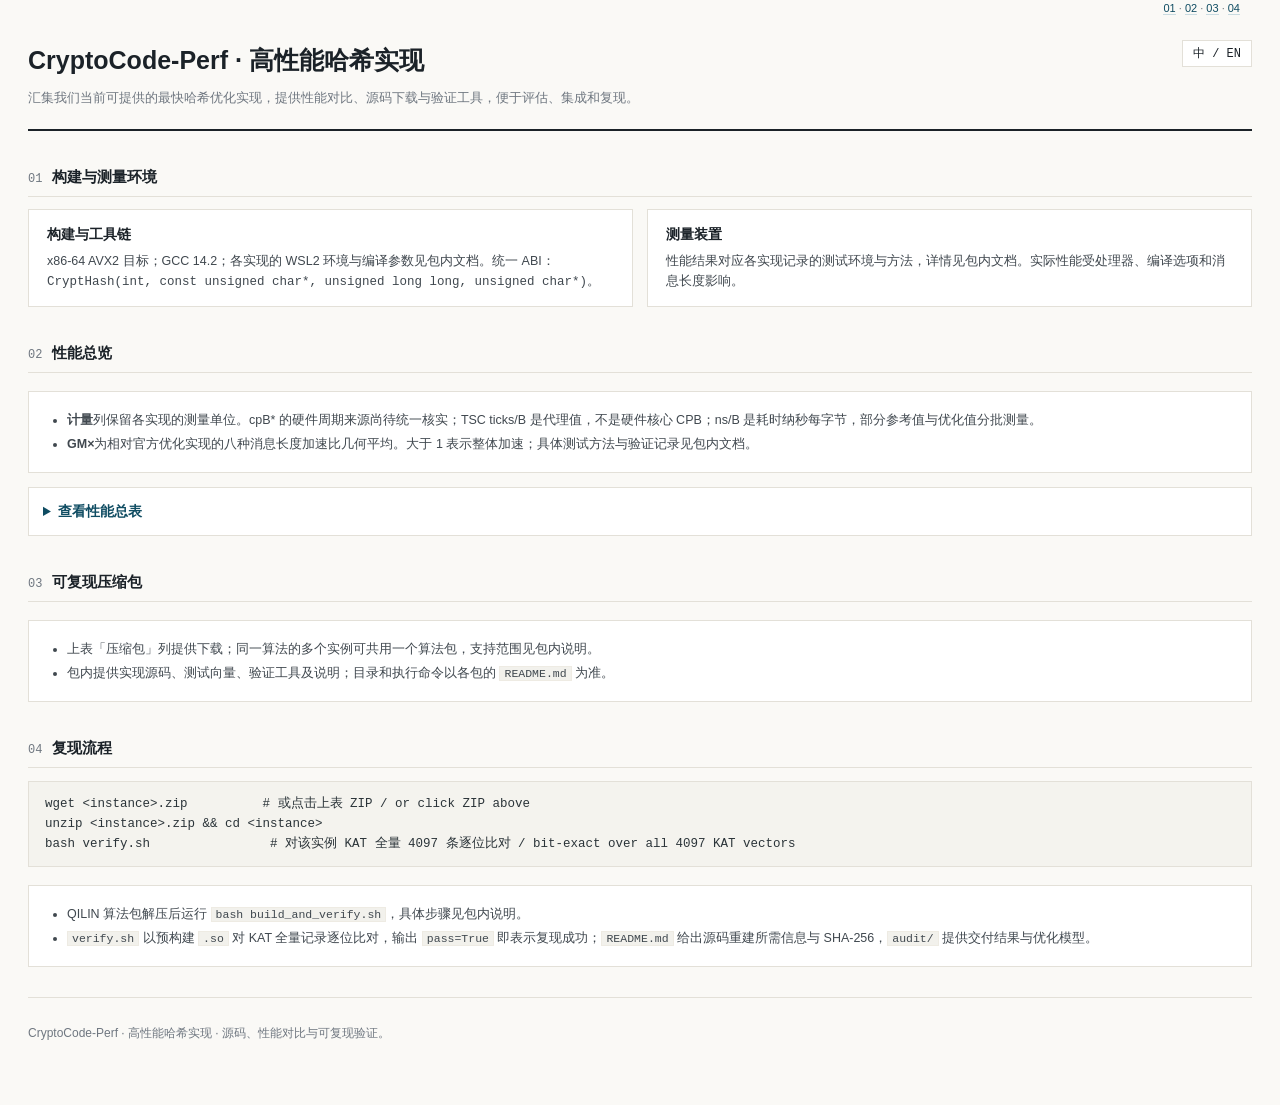
==== index.html @ 3918ccf7 "Reconcile table with the round-33 re-measurement and rebake rows onto group packages (67 win / 4 tie" ====
<!DOCTYPE html><html lang="zh-CN"><head><meta charset="utf-8"><meta name="viewport" content="width=device-width,initial-scale=1">
<title>CryptoCode-Perf — High-Performance Hash Implementations</title><link rel="stylesheet" href="styles.css"></head><body><div class="wrap">
<div style="float:right;margin-right:12px" class="small"><a href="#env">01</a> · <a href="#perf">02</a> · <a href="#archives">03</a> · <a href="#flow">04</a></div>
<div class="masthead"><div style="float:right"><button class="langbtn sz" onclick="setLang(document.body.classList.contains('lang-en')?'zh':'en')">中 / EN</button></div>
<h1><span class="zh">CryptoCode-Perf · 高性能哈希实现</span><span class="en">CryptoCode-Perf · High-Performance Hash Implementations</span></h1>
<p class="sub"><span class="zh">汇集我们当前可提供的最快哈希优化实现，提供性能对比、源码下载与验证工具，便于评估、集成和复现。</span><span class="en">Explore the fastest hash implementations we currently offer, with performance comparisons, source downloads and verification tools for evaluation, integration and reproducibility.</span></p></div>

<h2 id="env"><span class="h2n">01</span><span class="zh">构建与测量环境</span><span class="en">Build &amp; measurement environment</span></h2>
<div class="cols">
 <div class="card"><h3><span class="zh">构建与工具链</span><span class="en">Build &amp; toolchain</span></h3><p>
 <span class="zh">x86-64 AVX2 目标；GCC 14.2；各实现的 WSL2 环境与编译参数见包内文档。统一 ABI：<code>CryptHash(int, const unsigned char*, unsigned long long, unsigned char*)</code>。</span>
 <span class="en">x86-64 AVX2 target; GCC 14.2; consult each result for its WSL2 distribution and method. Common ABI: <code>CryptHash(int, const unsigned char*, unsigned long long, unsigned char*)</code>.</span></p></div>
 <div class="card" id="rigor"><h3><span class="zh">测量装置</span><span class="en">Measurement apparatus</span></h3><p>
 <span class="zh">性能结果对应各实现记录的测试环境与方法，详情见包内文档。实际性能受处理器、编译选项和消息长度影响。</span>
 <span class="en">Results reflect the environment and methodology documented for each implementation. Performance varies with processor, compiler options and message length.</span></p></div>
</div>

<h2 id="perf"><span class="h2n">02</span><span class="zh">性能总览</span><span class="en">Performance overview</span></h2>
<div class="notes"><ul><li><span class="zh"><b>计量</b>列保留各实现的测量单位。cpB* 的硬件周期来源尚待统一核实；TSC ticks/B 是代理值，不是硬件核心 CPB；ns/B 是耗时纳秒每字节，部分参考值与优化值分批测量。</span><span class="en">The Unit column preserves each result’s measurement unit. Hardware-counter provenance for cpB* requires review; TSC ticks/B are not hardware core cycles; ns/B is elapsed nanoseconds per byte; some reference and optimized values were measured in separate sessions.</span></li><li><span class="zh"><b>GM×</b>为相对官方优化实现的八种消息长度加速比几何平均。大于 1 表示整体加速；具体测试方法与验证记录见包内文档。</span><span class="en"><b>GM×</b> is the eight-length geometric mean versus official OPT. Values above 1 indicate an overall speedup; see each package for measurement methods and verification records.</span></li></ul></div>
<details id="performance-table" class="performance-details" data-cap-site-layout="1"><summary><span class="zh">查看性能总表</span><span class="en">Show performance table</span></summary>
<div class="toolbar"><span class="lbl">73 <span class="zh">个实例</span><span class="en">instances</span></span>
 <input id="q" type="text" placeholder="搜索 ID、算法、实例 / Search ID, algorithm, instance">
 <span class="lbl"><span class="zh">排序</span><span class="en">Sort</span></span><button class="sz" onclick="sortBy('id')">ID</button><button class="sz" onclick="sortBy('gm')">GM</button><button class="sz" onclick="sortBy('inst')">A–Z</button>
 <span class="tbcount" id="cnt"></span></div>
<div class="table-scroll"><table id="tb"><thead><tr><th>ID</th><th><span class="zh">算法</span><span class="en">Algorithm</span></th><th><span class="zh">实例</span><span class="en">Instance</span></th><th class="r"><span class="zh">位长</span><span class="en">Bits</span></th><th><span class="zh">实现形态</span><span class="en">Form</span></th><th><span class="zh">计量</span><span class="en">Unit</span></th><th class="r"><span class="zh">参考 @1024 B</span><span class="en">Ref @1024 B</span></th><th class="r"><span class="zh">官方优化 @1024 B</span><span class="en">Official-Opt @1024 B</span></th><th class="r"><span class="zh">CryptoCode 优化 @1024 B</span><span class="en">CryptoCode-Opt @1024 B</span></th><th class="r">GM×</th><th class="r"><span class="zh">压缩包</span><span class="en">ZIP</span></th></tr></thead>
<tbody class="grp" id="g_0"><tr data-inst="AFS-TrEDM-1024" data-id="hash-01" data-gm="1.19"><td class="iid">hash-01</td><td class="alg">AFS-TrEDM</td><td class="inst">AFS-TrEDM-1024</td><td class="r">1024</td><td class="small">AVX2 C</td><td class="small unit">ns/B</td><td class="r num">70.794</td><td class="r num">19.341</td><td class="r num">16.183</td><td class="r num v-win"><b>1.19&#215;</b></td><td class="r"><a href="instances/AFS-TrEDM-1.0.0.zip">ZIP</a> <span class="small">6.14 MB</span></td></tr><tr data-inst="AFS-TrEDM-512" data-id="hash-01" data-gm="1.21"><td class="iid">hash-01</td><td class="alg">AFS-TrEDM</td><td class="inst">AFS-TrEDM-512</td><td class="r">512</td><td class="small">AVX2 C</td><td class="small unit">ns/B</td><td class="r num">18.633</td><td class="r num">5.434</td><td class="r num">4.450</td><td class="r num v-win"><b>1.21&#215;</b></td><td class="r"><a href="instances/AFS-TrEDM-1.0.0.zip">ZIP</a> <span class="small">6.14 MB</span></td></tr><tr data-inst="AFS-TrEDM-768" data-id="hash-01" data-gm="1.21"><td class="iid">hash-01</td><td class="alg">AFS-TrEDM</td><td class="inst">AFS-TrEDM-768</td><td class="r">768</td><td class="small">AVX2 C</td><td class="small unit">ns/B</td><td class="r num">40.249</td><td class="r num">11.378</td><td class="r num">9.277</td><td class="r num v-win"><b>1.21&#215;</b></td><td class="r"><a href="instances/AFS-TrEDM-1.0.0.zip">ZIP</a> <span class="small">6.14 MB</span></td></tr></tbody><tbody class="grp" id="g_1"><tr data-inst="AXIS-1024" data-id="hash-02" data-gm="3.81"><td class="iid">hash-02</td><td class="alg">AXIS</td><td class="inst">AXIS-1024</td><td class="r">1024</td><td class="small">AVX2 C</td><td class="small unit">ns/B</td><td class="r num">30.190</td><td class="r num">17.784</td><td class="r num">3.683</td><td class="r num v-win"><b>3.81&#215;</b></td><td class="r"><a href="instances/AXIS-1.0.0.zip">ZIP</a> <span class="small">5.98 MB</span></td></tr><tr data-inst="AXIS-512" data-id="hash-02" data-gm="2.39"><td class="iid">hash-02</td><td class="alg">AXIS</td><td class="inst">AXIS-512</td><td class="r">512</td><td class="small">AVX2 C</td><td class="small unit">ns/B</td><td class="r num">19.926</td><td class="r num">10.180</td><td class="r num">3.218</td><td class="r num v-win"><b>2.39&#215;</b></td><td class="r"><a href="instances/AXIS-1.0.0.zip">ZIP</a> <span class="small">5.98 MB</span></td></tr><tr data-inst="AXIS-768" data-id="hash-02" data-gm="2.53"><td class="iid">hash-02</td><td class="alg">AXIS</td><td class="inst">AXIS-768</td><td class="r">768</td><td class="small">AVX2 C</td><td class="small unit">ns/B</td><td class="r num">31.865</td><td class="r num">15.082</td><td class="r num">5.061</td><td class="r num v-win"><b>2.53&#215;</b></td><td class="r"><a href="instances/AXIS-1.0.0.zip">ZIP</a> <span class="small">5.98 MB</span></td></tr></tbody><tbody class="grp" id="g_2"><tr data-inst="C-HASH-1024" data-id="hash-03" data-gm="1.38"><td class="iid">hash-03</td><td class="alg">C-HASH</td><td class="inst">C-HASH-1024</td><td class="r">1024</td><td class="small">AVX2 C</td><td class="small unit">ns/B</td><td class="r num">369.855</td><td class="r num">11.709</td><td class="r num">8.525</td><td class="r num v-win"><b>1.38&#215;</b></td><td class="r"><a href="instances/C-HASH-1.0.0.zip">ZIP</a> <span class="small">3.89 MB</span></td></tr><tr data-inst="C-HASH-512" data-id="hash-03" data-gm="1.20"><td class="iid">hash-03</td><td class="alg">C-HASH</td><td class="inst">C-HASH-512</td><td class="r">512</td><td class="small">AVX2 C</td><td class="small unit">ns/B</td><td class="r num">371.201</td><td class="r num">10.869</td><td class="r num">9.138</td><td class="r num v-win"><b>1.20&#215;</b></td><td class="r"><a href="instances/C-HASH-1.0.0.zip">ZIP</a> <span class="small">3.89 MB</span></td></tr></tbody><tbody class="grp" id="g_3"><tr data-inst="CHAMP-1024" data-id="hash-04" data-gm="1.73"><td class="iid">hash-04</td><td class="alg">CHAMP</td><td class="inst">CHAMP-1024</td><td class="r">1024</td><td class="small"><span class="zh">标量 C</span><span class="en">scalar C</span></td><td class="small unit">ns/B</td><td class="r num">410.226</td><td class="r num">87.662</td><td class="r num">47.526</td><td class="r num v-win"><b>1.73&#215;</b></td><td class="r"><a href="instances/CHAMP-1.0.0.zip">ZIP</a> <span class="small">3.76 MB</span></td></tr><tr data-inst="CHAMP-512" data-id="hash-04" data-gm="1.43"><td class="iid">hash-04</td><td class="alg">CHAMP</td><td class="inst">CHAMP-512</td><td class="r">512</td><td class="small"><span class="zh">标量 C</span><span class="en">scalar C</span></td><td class="small unit">ns/B</td><td class="r num">102.817</td><td class="r num">22.784</td><td class="r num">17.503</td><td class="r num v-win"><b>1.43&#215;</b></td><td class="r"><a href="instances/CHAMP-1.0.0.zip">ZIP</a> <span class="small">3.76 MB</span></td></tr></tbody><tbody class="grp" id="g_4"><tr data-inst="Dragon-512" data-id="hash-07" data-gm="1.048"><td class="iid">hash-07</td><td class="alg">Dragon</td><td class="inst">Dragon-512</td><td class="r">512</td><td class="small"><span class="zh">标量 C（宏展开）</span><span class="en">scalar C (macro-unrolled)</span></td><td class="small unit"><span title="Legacy cycle-count source requires verification">cpB*</span></td><td class="r num">11.16</td><td class="r num">3.57</td><td class="r num">3.37</td><td class="r num v-tie"><b>1.05&#215;</b></td><td class="r"><a href="instances/Dragon-1.0.0.zip">ZIP</a> <span class="small">3.16 MB</span></td></tr></tbody><tbody class="grp" id="g_5"><tr data-inst="Eijen-1024" data-id="hash-09" data-gm="1.22"><td class="iid">hash-09</td><td class="alg">Eijen</td><td class="inst">Eijen-1024</td><td class="r">1024</td><td class="small">AVX2 C</td><td class="small unit">ns/B</td><td class="r num">1.967</td><td class="r num">1.899</td><td class="r num">1.553</td><td class="r num v-win" title="Diagnostic elapsed-time geometric mean; formal audit pending"><b>1.22×</b></td><td class="r"><a href="instances/Eijen-1.0.0.zip">ZIP</a> <span class="small">10.04 MB</span></td></tr><tr data-inst="Eijen-256" data-id="hash-09" data-gm="1.20"><td class="iid">hash-09</td><td class="alg">Eijen</td><td class="inst">Eijen-256</td><td class="r">256</td><td class="small">AVX2 C</td><td class="small unit">ns/B</td><td class="r num">1.077</td><td class="r num">1.025</td><td class="r num">0.853</td><td class="r num v-win" title="Diagnostic elapsed-time geometric mean; formal audit pending"><b>1.20×</b></td><td class="r"><a href="instances/Eijen-1.0.0.zip">ZIP</a> <span class="small">10.04 MB</span></td></tr><tr data-inst="Eijen-384" data-id="hash-09" data-gm="1.25"><td class="iid">hash-09</td><td class="alg">Eijen</td><td class="inst">Eijen-384</td><td class="r">384</td><td class="small">AVX2 C</td><td class="small unit">ns/B</td><td class="r num">1.306</td><td class="r num">1.240</td><td class="r num">0.982</td><td class="r num v-win"><b>1.25&#215;</b></td><td class="r"><a href="instances/Eijen-1.0.0.zip">ZIP</a> <span class="small">10.04 MB</span></td></tr><tr data-inst="Eijen-512" data-id="hash-09" data-gm="1.22"><td class="iid">hash-09</td><td class="alg">Eijen</td><td class="inst">Eijen-512</td><td class="r">512</td><td class="small">AVX2 C</td><td class="small unit">ns/B</td><td class="r num">1.311</td><td class="r num">1.245</td><td class="r num">1.030</td><td class="r num v-win"><b>1.22&#215;</b></td><td class="r"><a href="instances/Eijen-1.0.0.zip">ZIP</a> <span class="small">10.04 MB</span></td></tr><tr data-inst="Eijen-768" data-id="hash-09" data-gm="1.39"><td class="iid">hash-09</td><td class="alg">Eijen</td><td class="inst">Eijen-768</td><td class="r">768</td><td class="small">AVX2 C</td><td class="small unit">ns/B</td><td class="r num">1.534</td><td class="r num">1.469</td><td class="r num">1.058</td><td class="r num v-win"><b>1.39&#215;</b></td><td class="r"><a href="instances/Eijen-1.0.0.zip">ZIP</a> <span class="small">10.04 MB</span></td></tr></tbody><tbody class="grp" id="g_6"><tr data-inst="Garnet-768" data-id="hash-11" data-gm="3.93"><td class="iid">hash-11</td><td class="alg">Garnet</td><td class="inst">Garnet-768</td><td class="r">768</td><td class="small">AES-NI C</td><td class="small unit">TSC ticks/B</td><td class="r num">38.000</td><td class="r num">70.000</td><td class="r num">18.667</td><td class="r num v-win"><b>3.93&#215;</b></td><td class="r"><a href="instances/Garnet-1.0.0.zip">ZIP</a> <span class="small">2.00 MB</span></td></tr></tbody><tbody class="grp" id="g_7"><tr data-inst="Iphe-512" data-id="hash-12" data-gm="1.84"><td class="iid">hash-12</td><td class="alg">Iphe</td><td class="inst">Iphe-512</td><td class="r">512</td><td class="small">AVX2 C</td><td class="small unit">ns/B</td><td class="r num">13.358</td><td class="r num">3.245</td><td class="r num">1.936</td><td class="r num v-win"><b>1.84&#215;</b></td><td class="r"><a href="instances/Iphe-1.0.0.zip">ZIP</a> <span class="small">5.78 MB</span></td></tr><tr data-inst="Iphe-768" data-id="hash-12" data-gm="1.92"><td class="iid">hash-12</td><td class="alg">Iphe</td><td class="inst">Iphe-768</td><td class="r">768</td><td class="small">AVX2 C</td><td class="small unit">ns/B</td><td class="r num">15.483</td><td class="r num">3.625</td><td class="r num">2.041</td><td class="r num v-win"><b>1.92&#215;</b></td><td class="r"><a href="instances/Iphe-1.0.0.zip">ZIP</a> <span class="small">5.78 MB</span></td></tr><tr data-inst="Iphe-1024" data-id="hash-12" data-gm="1.45"><td class="iid">hash-12</td><td class="alg">Iphe</td><td class="inst">Iphe-1024</td><td class="r">1024</td><td class="small">AVX2 C</td><td class="small unit">ns/B</td><td class="r num">19.923</td><td class="r num">3.922</td><td class="r num">2.943</td><td class="r num v-win"><b>1.45&#215;</b></td><td class="r"><a href="instances/Iphe-1.0.0.zip">ZIP</a> <span class="small">5.78 MB</span></td></tr></tbody><tbody class="grp" id="g_8"><tr data-inst="JuziHash-1024" data-id="hash-13" data-gm="1.21"><td class="iid">hash-13</td><td class="alg">JuziHash</td><td class="inst">JuziHash-1024</td><td class="r">1024</td><td class="small">AVX2 C</td><td class="small unit">ns/B</td><td class="r num">58.846</td><td class="r num">3.853</td><td class="r num">3.168</td><td class="r num v-win"><b>1.21&#215;</b></td><td class="r"><a href="instances/JuziHash-1.0.0.zip">ZIP</a> <span class="small">3.80 MB</span></td></tr><tr data-inst="JuziHash-512" data-id="hash-13" data-gm="1.56"><td class="iid">hash-13</td><td class="alg">JuziHash</td><td class="inst">JuziHash-512</td><td class="r">512</td><td class="small">C</td><td class="small unit">ns/B</td><td class="r num">57.176</td><td class="r num">3.781</td><td class="r num">2.425</td><td class="r num v-win"><b>1.56&#215;</b></td><td class="r"><a href="instances/JuziHash-1.0.0.zip">ZIP</a> <span class="small">3.80 MB</span></td></tr></tbody><tbody class="grp" id="g_9"><tr data-inst="LLH-1024" data-id="hash-16" data-gm="1.19"><td class="iid">hash-16</td><td class="alg">LLH</td><td class="inst">LLH-1024</td><td class="r">1024</td><td class="small">AVX2 C</td><td class="small unit"><span title="Legacy cycle-count source requires verification">cpB*</span></td><td class="r num">23.68</td><td class="r num">11.55</td><td class="r num">9.50</td><td class="r num v-win"><b>1.19&#215;</b></td><td class="r"><a href="instances/LLH-1.0.0.zip">ZIP</a> <span class="small">3.46 MB</span></td></tr><tr data-inst="LLH-512" data-id="hash-16" data-gm="1.06"><td class="iid">hash-16</td><td class="alg">LLH</td><td class="inst">LLH-512</td><td class="r">512</td><td class="small"><span class="zh">AVX2 四行打包（24 行 / 6 个 ymm）</span><span class="en">AVX2 four-row packing (24 rows / 6 ymm)</span></td><td class="small unit"><span title="Legacy cycle-count source requires verification">cpB*</span></td><td class="r num">14.65</td><td class="r num">8.48</td><td class="r num">8.14</td><td class="r num v-win"><b>1.06&#215;</b></td><td class="r"><a href="instances/LLH-1.0.0.zip">ZIP</a> <span class="small">3.46 MB</span></td></tr></tbody><tbody class="grp" id="g_10"><tr data-inst="Laurus-1024" data-id="hash-14" data-gm="1.06"><td class="iid">hash-14</td><td class="alg">Laurus</td><td class="inst">Laurus-1024</td><td class="r">1024</td><td class="small"><span class="zh">标量 C</span><span class="en">scalar C</span></td><td class="small unit"><span title="Legacy cycle-count source requires verification">cpB*</span></td><td class="r num">34.80</td><td class="r num">8.73</td><td class="r num">8.08</td><td class="r num v-win"><b>1.06&#215;</b></td><td class="r"><a href="instances/Laurus-1.0.0.zip">ZIP</a> <span class="small">5.16 MB</span></td></tr><tr data-inst="Laurus-512" data-id="hash-14" data-gm="1.08"><td class="iid">hash-14</td><td class="alg">Laurus</td><td class="inst">Laurus-512</td><td class="r">512</td><td class="small"><span class="zh">标量 C</span><span class="en">scalar C</span></td><td class="small unit"><span title="Legacy cycle-count source requires verification">cpB*</span></td><td class="r num">17.90</td><td class="r num">5.45</td><td class="r num">5.06</td><td class="r num v-win"><b>1.08&#215;</b></td><td class="r"><a href="instances/Laurus-1.0.0.zip">ZIP</a> <span class="small">5.16 MB</span></td></tr><tr data-inst="Laurus-768" data-id="hash-14" data-gm="1.07"><td class="iid">hash-14</td><td class="alg">Laurus</td><td class="inst">Laurus-768</td><td class="r">768</td><td class="small"><span class="zh">标量 C</span><span class="en">scalar C</span></td><td class="small unit"><span title="Legacy cycle-count source requires verification">cpB*</span></td><td class="r num">20.98</td><td class="r num">6.21</td><td class="r num">5.78</td><td class="r num v-win"><b>1.07&#215;</b></td><td class="r"><a href="instances/Laurus-1.0.0.zip">ZIP</a> <span class="small">5.16 MB</span></td></tr></tbody><tbody class="grp" id="g_11"><tr data-inst="MoFang-1024" data-id="hash-19" data-gm="1.91"><td class="iid">hash-19</td><td class="alg">MoFang</td><td class="inst">MoFang-1024</td><td class="r">1024</td><td class="small">SSE C</td><td class="small unit"><span title="Legacy cycle-count source requires verification">cpB*</span></td><td class="r num">20.47</td><td class="r num">9.10</td><td class="r num">4.76</td><td class="r num v-win"><b>1.91&#215;</b></td><td class="r"><a href="instances/MoFang-1.0.0.zip">ZIP</a> <span class="small">9.77 MB</span></td></tr><tr data-inst="MoFang-256" data-id="hash-19" data-gm="2.81"><td class="iid">hash-19</td><td class="alg">MoFang</td><td class="inst">MoFang-256</td><td class="r">256</td><td class="small">AVX2 C</td><td class="small unit"><span title="Legacy cycle-count source requires verification">cpB*</span></td><td class="r num">10.40</td><td class="r num">6.89</td><td class="r num">2.52</td><td class="r num v-win"><b>2.81&#215;</b></td><td class="r"><a href="instances/MoFang-1.0.0.zip">ZIP</a> <span class="small">9.77 MB</span></td></tr><tr data-inst="MoFang-256-XOF" data-id="hash-19" data-gm="2.99"><td class="iid">hash-19</td><td class="alg">MoFang</td><td class="inst">MoFang-256-XOF</td><td class="r">256</td><td class="small">AVX2 C</td><td class="small unit"><span title="Legacy cycle-count source requires verification">cpB*</span></td><td class="r num">9.30</td><td class="r num">6.49</td><td class="r num">2.12</td><td class="r num v-win"><b>2.99&#215;</b></td><td class="r"><a href="instances/MoFang-1.0.0.zip">ZIP</a> <span class="small">9.77 MB</span></td></tr><tr data-inst="MoFang-512" data-id="hash-19" data-gm="2.87"><td class="iid">hash-19</td><td class="alg">MoFang</td><td class="inst">MoFang-512</td><td class="r">512</td><td class="small">AVX2 C</td><td class="small unit">TSC ticks/B</td><td class="r num">14.016</td><td class="r num">7.673</td><td class="r num">2.613</td><td class="r num v-win"><b>2.87&#215;</b></td><td class="r"><a href="instances/MoFang-1.0.0.zip">ZIP</a> <span class="small">9.77 MB</span></td></tr><tr data-inst="MoFang-768" data-id="hash-19" data-gm="1.93"><td class="iid">hash-19</td><td class="alg">MoFang</td><td class="inst">MoFang-768</td><td class="r">768</td><td class="small">AVX2 C</td><td class="small unit"><span title="Legacy cycle-count source requires verification">cpB*</span></td><td class="r num">20.60</td><td class="r num">9.15</td><td class="r num">4.76</td><td class="r num v-win"><b>1.93&#215;</b></td><td class="r"><a href="instances/MoFang-1.0.0.zip">ZIP</a> <span class="small">9.77 MB</span></td></tr><tr data-inst="MoFang-768-XOF" data-id="hash-19" data-gm="1.83"><td class="iid">hash-19</td><td class="alg">MoFang</td><td class="inst">MoFang-768-XOF</td><td class="r">768</td><td class="small"><span class="zh">标量 C（核心复用 1024 档）</span><span class="en">scalar C (kernel reused from the 1024 tier)</span></td><td class="small unit"><span title="Legacy cycle-count source requires verification">cpB*</span></td><td class="r num">17.14</td><td class="r num">7.97</td><td class="r num">4.27</td><td class="r num v-win"><b>1.83&#215;</b></td><td class="r"><a href="instances/MoFang-1.0.0.zip">ZIP</a> <span class="small">9.77 MB</span></td></tr></tbody><tbody class="grp" id="g_12"><tr data-inst="MOZI-1024" data-id="hash-20" data-gm="1.047"><td class="iid">hash-20</td><td class="alg">Mozi</td><td class="inst">MOZI-1024</td><td class="r">1024</td><td class="small"><span class="zh">SSE C++（对手 fast 驱动）</span><span class="en">SSE C++ (vendor fast-path driver)</span></td><td class="small unit"><span title="Legacy cycle-count source requires verification">cpB*</span></td><td class="r num">17.58</td><td class="r num">5.18</td><td class="r num">4.89</td><td class="r num v-tie"><b>1.05&#215;</b></td><td class="r"><a href="instances/Mozi-1.0.0.zip">ZIP</a> <span class="small">6.76 MB</span></td></tr><tr data-inst="MOZI-384" data-id="hash-20" data-gm="1.39"><td class="iid">hash-20</td><td class="alg">Mozi</td><td class="inst">MOZI-384</td><td class="r">384</td><td class="small"><span class="zh">SSE 汇编</span><span class="en">SSE assembly</span></td><td class="small unit"><span title="Legacy cycle-count source requires verification">cpB*</span></td><td class="r num">11.97</td><td class="r num">4.33</td><td class="r num">3.19</td><td class="r num v-win"><b>1.39&#215;</b></td><td class="r"><a href="instances/Mozi-1.0.0.zip">ZIP</a> <span class="small">6.76 MB</span></td></tr><tr data-inst="MOZI-512" data-id="hash-20" data-gm="1.08"><td class="iid">hash-20</td><td class="alg">Mozi</td><td class="inst">MOZI-512</td><td class="r">512</td><td class="small"><span class="zh">SSE C++（对手 fast 驱动）</span><span class="en">SSE C++ (vendor fast-path driver)</span></td><td class="small unit"><span title="Legacy cycle-count source requires verification">cpB*</span></td><td class="r num">17.40</td><td class="r num">4.87</td><td class="r num">4.52</td><td class="r num v-win"><b>1.08&#215;</b></td><td class="r"><a href="instances/Mozi-1.0.0.zip">ZIP</a> <span class="small">6.76 MB</span></td></tr><tr data-inst="MOZI-768" data-id="hash-20" data-gm="1.03"><td class="iid">hash-20</td><td class="alg">Mozi</td><td class="inst">MOZI-768</td><td class="r">768</td><td class="small"><span class="zh">SSE C++（对手 fast 驱动）</span><span class="en">SSE C++ (vendor fast-path driver)</span></td><td class="small unit"><span title="Legacy cycle-count source requires verification">cpB*</span></td><td class="r num">14.07</td><td class="r num">4.08</td><td class="r num">3.90</td><td class="r num v-tie"><b>1.03&#215;</b></td><td class="r"><a href="instances/Mozi-1.0.0.zip">ZIP</a> <span class="small">6.76 MB</span></td></tr></tbody><tbody class="grp" id="g_13"><tr data-inst="Neulaser-1024" data-id="hash-21" data-gm="1.25"><td class="iid">hash-21</td><td class="alg">Neulaser</td><td class="inst">Neulaser-1024</td><td class="r">1024</td><td class="small"><span class="zh">标量 C</span><span class="en">scalar C</span></td><td class="small unit"><span title="Legacy cycle-count source requires verification">cpB*</span></td><td class="r num">76.80</td><td class="r num">44.20</td><td class="r num">35.42</td><td class="r num v-win"><b>1.25&#215;</b></td><td class="r"><a href="instances/Neulaser-1.0.0.zip">ZIP</a> <span class="small">5.21 MB</span></td></tr><tr data-inst="Neulaser-512" data-id="hash-21" data-gm="1.29"><td class="iid">hash-21</td><td class="alg">Neulaser</td><td class="inst">Neulaser-512</td><td class="r">512</td><td class="small"><span class="zh">标量 C</span><span class="en">scalar C</span></td><td class="small unit"><span title="Legacy cycle-count source requires verification">cpB*</span></td><td class="r num">89.87</td><td class="r num">47.18</td><td class="r num">36.46</td><td class="r num v-win"><b>1.29&#215;</b></td><td class="r"><a href="instances/Neulaser-1.0.0.zip">ZIP</a> <span class="small">5.21 MB</span></td></tr><tr data-inst="Neulaser-768" data-id="hash-21" data-gm="1.12"><td class="iid">hash-21</td><td class="alg">Neulaser</td><td class="inst">Neulaser-768</td><td class="r">768</td><td class="small"><span class="zh">标量 C</span><span class="en">scalar C</span></td><td class="small unit"><span title="Legacy cycle-count source requires verification">cpB*</span></td><td class="r num">79.24</td><td class="r num">38.67</td><td class="r num">34.62</td><td class="r num v-win"><b>1.12&#215;</b></td><td class="r"><a href="instances/Neulaser-1.0.0.zip">ZIP</a> <span class="small">5.21 MB</span></td></tr></tbody><tbody class="grp" id="g_14"><tr data-inst="Pavelor-1024" data-id="hash-22" data-gm="1.07"><td class="iid">hash-22</td><td class="alg">Pavelor</td><td class="inst">Pavelor-1024</td><td class="r">1024</td><td class="small"><span class="zh">标量 C</span><span class="en">scalar C</span></td><td class="small unit"><span title="Legacy cycle-count source requires verification">cpB*</span></td><td class="r num">437.78</td><td class="r num">3.47</td><td class="r num">3.17</td><td class="r num v-win"><b>1.07&#215;</b></td><td class="r"><a href="instances/Pavelor-1.0.0.zip">ZIP</a> <span class="small">5.18 MB</span></td></tr><tr data-inst="Pavelor-512" data-id="hash-22" data-gm="1.12"><td class="iid">hash-22</td><td class="alg">Pavelor</td><td class="inst">Pavelor-512</td><td class="r">512</td><td class="small"><span class="zh">标量 C</span><span class="en">scalar C</span></td><td class="small unit"><span title="Legacy cycle-count source requires verification">cpB*</span></td><td class="r num">150.44</td><td class="r num">1.17</td><td class="r num">1.00</td><td class="r num v-win"><b>1.12&#215;</b></td><td class="r"><a href="instances/Pavelor-1.0.0.zip">ZIP</a> <span class="small">5.18 MB</span></td></tr><tr data-inst="Pavelor-768" data-id="hash-22" data-gm="1.08"><td class="iid">hash-22</td><td class="alg">Pavelor</td><td class="inst">Pavelor-768</td><td class="r">768</td><td class="small"><span class="zh">标量 C</span><span class="en">scalar C</span></td><td class="small unit"><span title="Legacy cycle-count source requires verification">cpB*</span></td><td class="r num">172.72</td><td class="r num">1.41</td><td class="r num">1.30</td><td class="r num v-win"><b>1.08&#215;</b></td><td class="r"><a href="instances/Pavelor-1.0.0.zip">ZIP</a> <span class="small">5.18 MB</span></td></tr></tbody><tbody class="grp" id="g_15"><tr data-inst="QILIN-1024" data-id="hash-23" data-gm="1.29"><td class="iid">hash-23</td><td class="alg">QILIN</td><td class="inst">QILIN-1024</td><td class="r">1024</td><td class="small"><span class="zh">标量 C</span><span class="en">scalar C</span></td><td class="small unit"><span title="Legacy cycle-count source requires verification">cpB*</span></td><td class="r num">81.27</td><td class="r num">13.340</td><td class="r num">11.005</td><td class="r num v-win"><b>1.29&#215;</b></td><td class="r"><a href="instances/QILIN-1.0.1.zip">ZIP</a> <span class="small">5.15 MB</span></td></tr><tr data-inst="QILIN-512" data-id="hash-23" data-gm="1.22"><td class="iid">hash-23</td><td class="alg">QILIN</td><td class="inst">QILIN-512</td><td class="r">512</td><td class="small"><span class="zh">标量 C</span><span class="en">scalar C</span></td><td class="small unit"><span title="Legacy cycle-count source requires verification">cpB*</span></td><td class="r num">34.61</td><td class="r num">4.982</td><td class="r num">4.318</td><td class="r num v-win"><b>1.22&#215;</b></td><td class="r"><a href="instances/QILIN-1.0.1.zip">ZIP</a> <span class="small">5.15 MB</span></td></tr><tr data-inst="QILIN-768" data-id="hash-23" data-gm="1.37"><td class="iid">hash-23</td><td class="alg">QILIN</td><td class="inst">QILIN-768</td><td class="r">768</td><td class="small"><span class="zh">标量 C</span><span class="en">scalar C</span></td><td class="small unit"><span title="Legacy cycle-count source requires verification">cpB*</span></td><td class="r num">53.87</td><td class="r num">9.673</td><td class="r num">7.240</td><td class="r num v-win"><b>1.37&#215;</b></td><td class="r"><a href="instances/QILIN-1.0.1.zip">ZIP</a> <span class="small">5.15 MB</span></td></tr></tbody><tbody class="grp" id="g_16"><tr data-inst="QSH-512" data-id="hash-24" data-gm="1.09"><td class="iid">hash-24</td><td class="alg">QSH</td><td class="inst">QSH-512</td><td class="r">512</td><td class="small">AVX2 C</td><td class="small unit"><span title="Legacy cycle-count source requires verification">cpB*</span></td><td class="r num">148.67</td><td class="r num">6.33</td><td class="r num">5.72</td><td class="r num v-win"><b>1.09&#215;</b></td><td class="r"><a href="instances/QSH-1.0.0.zip">ZIP</a> <span class="small">5.19 MB</span></td></tr><tr data-inst="QSH-768" data-id="hash-24" data-gm="1.05"><td class="iid">hash-24</td><td class="alg">QSH</td><td class="inst">QSH-768</td><td class="r">768</td><td class="small">AVX2 C</td><td class="small unit"><span title="Legacy cycle-count source requires verification">cpB*</span></td><td class="r num">192.40</td><td class="r num">11.37</td><td class="r num">10.53</td><td class="r num v-win"><b>1.05&#215;</b></td><td class="r"><a href="instances/QSH-1.0.0.zip">ZIP</a> <span class="small">5.19 MB</span></td></tr></tbody><tbody class="grp" id="g_17"><tr data-inst="TaiChi-1024" data-id="hash-25" data-gm="1.10"><td class="iid">hash-25</td><td class="alg">TaiChi</td><td class="inst">TaiChi-1024</td><td class="r">1024</td><td class="small"><span class="zh">标量 C</span><span class="en">scalar C</span></td><td class="small unit"><span title="Legacy cycle-count source requires verification">cpB*</span></td><td class="r num">123.32</td><td class="r num">15.24</td><td class="r num">13.52</td><td class="r num v-win"><b>1.10&#215;</b></td><td class="r"><a href="instances/TaiChi-1.0.0.zip">ZIP</a> <span class="small">5.14 MB</span></td></tr><tr data-inst="TaiChi-512" data-id="hash-25" data-gm="1.31"><td class="iid">hash-25</td><td class="alg">TaiChi</td><td class="inst">TaiChi-512</td><td class="r">512</td><td class="small"><span class="zh">标量 C</span><span class="en">scalar C</span></td><td class="small unit"><span title="Legacy cycle-count source requires verification">cpB*</span></td><td class="r num">63.34</td><td class="r num">7.85</td><td class="r num">6.18</td><td class="r num v-win"><b>1.31&#215;</b></td><td class="r"><a href="instances/TaiChi-1.0.0.zip">ZIP</a> <span class="small">5.14 MB</span></td></tr><tr data-inst="TaiChi-768" data-id="hash-25" data-gm="1.24"><td class="iid">hash-25</td><td class="alg">TaiChi</td><td class="inst">TaiChi-768</td><td class="r">768</td><td class="small"><span class="zh">标量 C</span><span class="en">scalar C</span></td><td class="small unit"><span title="Legacy cycle-count source requires verification">cpB*</span></td><td class="r num">85.18</td><td class="r num">11.17</td><td class="r num">10.25</td><td class="r num v-win"><b>1.24&#215;</b></td><td class="r"><a href="instances/TaiChi-1.0.0.zip">ZIP</a> <span class="small">5.14 MB</span></td></tr></tbody><tbody class="grp" id="g_18"><tr data-inst="Vedak-1024" data-id="hash-27" data-gm="1.09"><td class="iid">hash-27</td><td class="alg">Vedak</td><td class="inst">Vedak-1024</td><td class="r">1024</td><td class="small"><span class="zh">AVX2 打包半字节</span><span class="en">AVX2 packed nibbles</span></td><td class="small unit"><span title="Legacy cycle-count source requires verification">cpB*</span></td><td class="r num">285.58</td><td class="r num">32.32</td><td class="r num">28.44</td><td class="r num v-win"><b>1.09&#215;</b></td><td class="r"><a href="instances/Vedak-1.0.0.zip">ZIP</a> <span class="small">5.19 MB</span></td></tr><tr data-inst="Vedak-512" data-id="hash-27" data-gm="1.13"><td class="iid">hash-27</td><td class="alg">Vedak</td><td class="inst">Vedak-512</td><td class="r">512</td><td class="small"><span class="zh">AVX2 打包半字节</span><span class="en">AVX2 packed nibbles</span></td><td class="small unit"><span title="Legacy cycle-count source requires verification">cpB*</span></td><td class="r num">101.19</td><td class="r num">9.96</td><td class="r num">8.63</td><td class="r num v-win"><b>1.13&#215;</b></td><td class="r"><a href="instances/Vedak-1.0.0.zip">ZIP</a> <span class="small">5.19 MB</span></td></tr><tr data-inst="Vedak-768" data-id="hash-27" data-gm="1.16"><td class="iid">hash-27</td><td class="alg">Vedak</td><td class="inst">Vedak-768</td><td class="r">768</td><td class="small">C</td><td class="small unit">TSC ticks/B</td><td class="r num">126.56</td><td class="r num">10.46</td><td class="r num">9.16</td><td class="r num v-win"><b>1.16&#215;</b></td><td class="r"><a href="instances/Vedak-1.0.0.zip">ZIP</a> <span class="small">5.19 MB</span></td></tr></tbody><tbody class="grp" id="g_19"><tr data-inst="XRH-1-1024" data-id="hash-28" data-gm="1.12"><td class="iid">hash-28</td><td class="alg">XRH-1</td><td class="inst">XRH-1-1024</td><td class="r">1024</td><td class="small"><span class="zh">AVX2 汇编</span><span class="en">AVX2 assembly</span></td><td class="small unit"><span title="Legacy cycle-count source requires verification">cpB*</span></td><td class="r num">60.17</td><td class="r num">49.80</td><td class="r num">43.33</td><td class="r num v-win"><b>1.12&#215;</b></td><td class="r"><a href="instances/XRH-1-1.0.0.zip">ZIP</a> <span class="small">3.76 MB</span></td></tr><tr data-inst="XRH-1-768" data-id="hash-28" data-gm="1.02"><td class="iid">hash-28</td><td class="alg">XRH-1</td><td class="inst">XRH-1-768</td><td class="r">768</td><td class="small"><span class="zh">AVX2 汇编</span><span class="en">AVX2 assembly</span></td><td class="small unit"><span title="Legacy cycle-count source requires verification">cpB*</span></td><td class="r num">27.98</td><td class="r num">23.21</td><td class="r num">23.18</td><td class="r num v-tie"><b>1.02&#215;</b></td><td class="r"><a href="instances/XRH-1-1.0.0.zip">ZIP</a> <span class="small">3.76 MB</span></td></tr></tbody><tbody class="grp" id="g_20"><tr data-inst="XRH-2-1024" data-id="hash-29" data-gm="1.13"><td class="iid">hash-29</td><td class="alg">XRH-2</td><td class="inst">XRH-2-1024</td><td class="r">1024</td><td class="small"><span class="zh">AVX2 汇编</span><span class="en">AVX2 assembly</span></td><td class="small unit"><span title="Legacy cycle-count source requires verification">cpB*</span></td><td class="r num">59.44</td><td class="r num">49.49</td><td class="r num">42.60</td><td class="r num v-win"><b>1.13&#215;</b></td><td class="r"><a href="instances/XRH-2-1.0.0.zip">ZIP</a> <span class="small">3.69 MB</span></td></tr><tr data-inst="XRH-2-768" data-id="hash-29" data-gm="1.08"><td class="iid">hash-29</td><td class="alg">XRH-2</td><td class="inst">XRH-2-768</td><td class="r">768</td><td class="small"><span class="zh">AVX2 汇编</span><span class="en">AVX2 assembly</span></td><td class="small unit"><span title="Legacy cycle-count source requires verification">cpB*</span></td><td class="r num">26.08</td><td class="r num">21.21</td><td class="r num">19.45</td><td class="r num v-win"><b>1.08&#215;</b></td><td class="r"><a href="instances/XRH-2-1.0.0.zip">ZIP</a> <span class="small">3.69 MB</span></td></tr></tbody><tbody class="grp" id="g_21"><tr data-inst="ZC-DM-1280-512" data-id="hash-30" data-gm="1.15"><td class="iid">hash-30</td><td class="alg">ZC-DM</td><td class="inst">ZC-DM-1280-512</td><td class="r">512</td><td class="small">AVX2 C</td><td class="small unit"><span title="Legacy cycle-count source requires verification">cpB*</span></td><td class="r num">4.54</td><td class="r num">3.27</td><td class="r num">3.12</td><td class="r num v-win"><b>1.15&#215;</b></td><td class="r"><a href="instances/ZC-DM-1.0.0.zip">ZIP</a> <span class="small">10.37 MB</span></td></tr><tr data-inst="ZC-DM-1280-768" data-id="hash-30" data-gm="1.07"><td class="iid">hash-30</td><td class="alg">ZC-DM</td><td class="inst">ZC-DM-1280-768</td><td class="r">768</td><td class="small">AVX2 C</td><td class="small unit"><span title="Legacy cycle-count source requires verification">cpB*</span></td><td class="r num">7.50</td><td class="r num">5.43</td><td class="r num">5.25</td><td class="r num v-win"><b>1.07&#215;</b></td><td class="r"><a href="instances/ZC-DM-1.0.0.zip">ZIP</a> <span class="small">10.37 MB</span></td></tr><tr data-inst="ZC-DM-1536-1024" data-id="hash-30" data-gm="1.18"><td class="iid">hash-30</td><td class="alg">ZC-DM</td><td class="inst">ZC-DM-1536-1024</td><td class="r">1024</td><td class="small">AVX2 C</td><td class="small unit"><span title="Legacy cycle-count source requires verification">cpB*</span></td><td class="r num">16.22</td><td class="r num">8.89</td><td class="r num">7.68</td><td class="r num v-win"><b>1.18&#215;</b></td><td class="r"><a href="instances/ZC-DM-1.0.0.zip">ZIP</a> <span class="small">10.37 MB</span></td></tr><tr data-inst="ZC-DM-1536-512" data-id="hash-30" data-gm="1.53"><td class="iid">hash-30</td><td class="alg">ZC-DM</td><td class="inst">ZC-DM-1536-512</td><td class="r">512</td><td class="small">AVX2 C</td><td class="small unit"><span title="Legacy cycle-count source requires verification">cpB*</span></td><td class="r num">7.42</td><td class="r num">4.54</td><td class="r num">3.41</td><td class="r num v-win"><b>1.53&#215;</b></td><td class="r"><a href="instances/ZC-DM-1.0.0.zip">ZIP</a> <span class="small">10.37 MB</span></td></tr><tr data-inst="ZC-DM-1536-768" data-id="hash-30" data-gm="1.27"><td class="iid">hash-30</td><td class="alg">ZC-DM</td><td class="inst">ZC-DM-1536-768</td><td class="r">768</td><td class="small">AVX2 C</td><td class="small unit"><span title="Legacy cycle-count source requires verification">cpB*</span></td><td class="r num">10.83</td><td class="r num">6.22</td><td class="r num">5.19</td><td class="r num v-win"><b>1.27&#215;</b></td><td class="r"><a href="instances/ZC-DM-1.0.0.zip">ZIP</a> <span class="small">10.37 MB</span></td></tr></tbody><tbody class="grp" id="g_22"><tr data-inst="ZC-DMC-1280-512" data-id="hash-31" data-gm="1.08"><td class="iid">hash-31</td><td class="alg">ZC-DMC</td><td class="inst">ZC-DMC-1280-512</td><td class="r">512</td><td class="small">AVX2 C</td><td class="small unit"><span title="Legacy cycle-count source requires verification">cpB*</span></td><td class="r num">7.15</td><td class="r num">5.58</td><td class="r num">5.12</td><td class="r num v-win"><b>1.08&#215;</b></td><td class="r"><a href="instances/ZC-DMC-1.0.0.zip">ZIP</a> <span class="small">10.39 MB</span></td></tr><tr data-inst="ZC-DMC-1280-768" data-id="hash-31" data-gm="1.07"><td class="iid">hash-31</td><td class="alg">ZC-DMC</td><td class="inst">ZC-DMC-1280-768</td><td class="r">768</td><td class="small">AVX2 C</td><td class="small unit"><span title="Legacy cycle-count source requires verification">cpB*</span></td><td class="r num">11.01</td><td class="r num">8.62</td><td class="r num">7.99</td><td class="r num v-win"><b>1.07&#215;</b></td><td class="r"><a href="instances/ZC-DMC-1.0.0.zip">ZIP</a> <span class="small">10.39 MB</span></td></tr><tr data-inst="ZC-DMC-1536-1024" data-id="hash-31" data-gm="1.32"><td class="iid">hash-31</td><td class="alg">ZC-DMC</td><td class="inst">ZC-DMC-1536-1024</td><td class="r">1024</td><td class="small">AVX2 C</td><td class="small unit"><span title="Legacy cycle-count source requires verification">cpB*</span></td><td class="r num">24.13</td><td class="r num">15.07</td><td class="r num">11.66</td><td class="r num v-win"><b>1.32&#215;</b></td><td class="r"><a href="instances/ZC-DMC-1.0.0.zip">ZIP</a> <span class="small">10.39 MB</span></td></tr><tr data-inst="ZC-DMC-1536-512" data-id="hash-31" data-gm="1.37"><td class="iid">hash-31</td><td class="alg">ZC-DMC</td><td class="inst">ZC-DMC-1536-512</td><td class="r">512</td><td class="small">AVX2 C</td><td class="small unit"><span title="Legacy cycle-count source requires verification">cpB*</span></td><td class="r num">11.62</td><td class="r num">7.48</td><td class="r num">5.48</td><td class="r num v-win"><b>1.37&#215;</b></td><td class="r"><a href="instances/ZC-DMC-1.0.0.zip">ZIP</a> <span class="small">10.39 MB</span></td></tr><tr data-inst="ZC-DMC-1536-768" data-id="hash-31" data-gm="1.33"><td class="iid">hash-31</td><td class="alg">ZC-DMC</td><td class="inst">ZC-DMC-1536-768</td><td class="r">768</td><td class="small">AVX2 C</td><td class="small unit"><span title="Legacy cycle-count source requires verification">cpB*</span></td><td class="r num">19.67</td><td class="r num">12.54</td><td class="r num">9.46</td><td class="r num v-win"><b>1.33&#215;</b></td><td class="r"><a href="instances/ZC-DMC-1.0.0.zip">ZIP</a> <span class="small">10.39 MB</span></td></tr></tbody><tbody class="grp" id="g_23"><tr data-inst="ZC-EDMC-1280-512" data-id="hash-32" data-gm="1.15"><td class="iid">hash-32</td><td class="alg">ZC-EDMC</td><td class="inst">ZC-EDMC-1280-512</td><td class="r">512</td><td class="small">AVX2 C</td><td class="small unit"><span title="Legacy cycle-count source requires verification">cpB*</span></td><td class="r num">4.26</td><td class="r num">3.45</td><td class="r num">3.28</td><td class="r num v-win"><b>1.15&#215;</b></td><td class="r"><a href="instances/ZC-EDMC-1.0.0.zip">ZIP</a> <span class="small">10.39 MB</span></td></tr><tr data-inst="ZC-EDMC-1280-768" data-id="hash-32" data-gm="1.07"><td class="iid">hash-32</td><td class="alg">ZC-EDMC</td><td class="inst">ZC-EDMC-1280-768</td><td class="r">768</td><td class="small">AVX2 C</td><td class="small unit"><span title="Legacy cycle-count source requires verification">cpB*</span></td><td class="r num">7.55</td><td class="r num">6.06</td><td class="r num">5.78</td><td class="r num v-win"><b>1.07&#215;</b></td><td class="r"><a href="instances/ZC-EDMC-1.0.0.zip">ZIP</a> <span class="small">10.39 MB</span></td></tr><tr data-inst="ZC-EDMC-1536-1024" data-id="hash-32" data-gm="1.19"><td class="iid">hash-32</td><td class="alg">ZC-EDMC</td><td class="inst">ZC-EDMC-1536-1024</td><td class="r">1024</td><td class="small">AVX2 C</td><td class="small unit"><span title="Legacy cycle-count source requires verification">cpB*</span></td><td class="r num">16.85</td><td class="r num">10.75</td><td class="r num">9.24</td><td class="r num v-win"><b>1.19&#215;</b></td><td class="r"><a href="instances/ZC-EDMC-1.0.0.zip">ZIP</a> <span class="small">10.39 MB</span></td></tr><tr data-inst="ZC-EDMC-1536-512" data-id="hash-32" data-gm="1.38"><td class="iid">hash-32</td><td class="alg">ZC-EDMC</td><td class="inst">ZC-EDMC-1536-512</td><td class="r">512</td><td class="small">AVX2 C</td><td class="small unit"><span title="Legacy cycle-count source requires verification">cpB*</span></td><td class="r num">6.95</td><td class="r num">4.65</td><td class="r num">3.77</td><td class="r num v-win"><b>1.38&#215;</b></td><td class="r"><a href="instances/ZC-EDMC-1.0.0.zip">ZIP</a> <span class="small">10.39 MB</span></td></tr><tr data-inst="ZC-EDMC-1536-768" data-id="hash-32" data-gm="1.24"><td class="iid">hash-32</td><td class="alg">ZC-EDMC</td><td class="inst">ZC-EDMC-1536-768</td><td class="r">768</td><td class="small">AVX2 C</td><td class="small unit"><span title="Legacy cycle-count source requires verification">cpB*</span></td><td class="r num">11.93</td><td class="r num">7.82</td><td class="r num">6.66</td><td class="r num v-win"><b>1.24&#215;</b></td><td class="r"><a href="instances/ZC-EDMC-1.0.0.zip">ZIP</a> <span class="small">10.39 MB</span></td></tr></tbody></table></div></details>

<h2 id="archives"><span class="h2n">03</span><span class="zh">可复现压缩包</span><span class="en">Reproducible archives</span></h2>
<div class="notes"><ul>
<li><span class="zh">上表「压缩包」列提供下载；同一算法的多个实例可共用一个算法包，支持范围见包内说明。</span><span class="en">The ZIP column provides downloads; instances of the same algorithm may share an algorithm package. See each package for its supported instances.</span></li>
<li><span class="zh">包内提供实现源码、测试向量、验证工具及说明；目录和执行命令以各包的 <code>README.md</code> 为准。</span><span class="en">Each package provides implementation source, test vectors, verification tools and documentation; consult its <code>README.md</code> for its layout and commands.</span></li>
</ul></div>

<h2 id="flow"><span class="h2n">04</span><span class="zh">复现流程</span><span class="en">Reproduction flow</span></h2>
<pre>wget &lt;instance&gt;.zip          # 或点击上表 ZIP / or click ZIP above
unzip &lt;instance&gt;.zip &amp;&amp; cd &lt;instance&gt;
bash verify.sh                # 对该实例 KAT 全量 4097 条逐位比对 / bit-exact over all 4097 KAT vectors</pre>
<div class="notes"><ul><li><span class="zh">QILIN 算法包解压后运行 <code>bash build_and_verify.sh</code>，具体步骤见包内说明。</span><span class="en">For the QILIN algorithm package, run <code>bash build_and_verify.sh</code> after extraction; see its README for details.</span></li><li><span class="zh"><code>verify.sh</code> 以预构建 <code>.so</code> 对 KAT 全量记录逐位比对，输出 <code>pass=True</code> 即表示复现成功；<code>README.md</code> 给出源码重建所需信息与 SHA-256，<code>audit/</code> 提供交付结果与优化模型。</span><span class="en"><code>verify.sh</code> compares the prebuilt <code>.so</code> against all KAT records bit-for-bit; <code>pass=True</code> means reproduced. <code>README.md</code> carries source-rebuild information and SHA-256; <code>audit/</code> provides delivery results and the optimization model.</span></li></ul></div>

<footer><span class="zh">CryptoCode-Perf · 高性能哈希实现 · 源码、性能对比与可复现验证。</span>
<span class="en">CryptoCode-Perf · High-Performance Hash Implementations · Source code, performance comparisons and reproducible verification.</span></footer>
</div><script src="app.js"></script></body></html>
---- styles.css ----
:root{--bg:#faf9f6;--panel:#fff;--ink:#1b2228;--muted:#6f7780;--line:#e3e0d8;--line-soft:#eeebe3;--accent:#17607a;--accent-ink:#0f4c62;--accent-soft:#eaf2f4;--win:#1f6b52;--mono:ui-monospace,SFMono-Regular,Menlo,Consolas,monospace;--sans:-apple-system,BlinkMacSystemFont,"Segoe UI","Noto Sans CJK SC","Microsoft YaHei",Helvetica,Arial,sans-serif}
*{box-sizing:border-box}html{background:var(--bg)}body{margin:0;font:14px/1.6 var(--sans);color:var(--ink);-webkit-font-smoothing:antialiased}
.wrap{max-width:1080px;margin:0 auto;padding:0 28px 64px}a{color:var(--accent-ink);text-decoration:none;border-bottom:1px solid #c9dbe1}a:hover{border-bottom-color:var(--accent)}
code,.mono,.num{font-family:var(--mono);font-feature-settings:"tnum" 1;font-variant-numeric:tabular-nums}
.masthead{padding:40px 0 20px;border-bottom:2px solid var(--ink)}.masthead h1{margin:0 0 8px;font-size:25px;font-weight:650}.sub{color:var(--muted);font-size:13px;margin:0}
.toolbar{display:flex;flex-wrap:wrap;align-items:center;gap:8px;margin:18px 0 10px}.toolbar .lbl{font:12px var(--mono);color:var(--muted)}
.sz{font:12px var(--mono);color:var(--ink);background:var(--panel);border:1px solid var(--line);padding:4px 10px;cursor:pointer}.sz:hover{border-color:var(--accent)}.sz.on{background:var(--accent);border-color:var(--accent);color:#fff}
#q{font:13px var(--sans);border:1px solid var(--line);background:var(--panel);padding:6px 10px;width:230px}.tbcount{margin-left:auto;font:12px var(--mono);color:var(--muted)}
table{border-collapse:collapse;width:100%;font-size:13px}thead th{text-align:left;font-weight:600;font-size:11.5px;color:var(--muted);border-bottom:1.5px solid var(--ink);padding:8px 10px;white-space:nowrap;background:var(--bg);position:sticky;top:0;z-index:1}thead th.r{text-align:right}
tbody td{padding:8px 10px;border-bottom:1px solid var(--line-soft);vertical-align:baseline}tbody tr[data-inst]:hover{background:#f6f5f1}td.r,th.r{text-align:right}
td.iid{font:12px var(--mono);color:var(--muted);white-space:nowrap}td.inst{white-space:nowrap;font-weight:600}.v-win{color:var(--win);font-weight:650}.small{font-size:11px;color:var(--muted)}
tr.grp-head td{background:var(--accent-soft);font-weight:650;font-size:13px;padding:9px 10px;border-bottom:1px solid #cfdee1;cursor:pointer;user-select:none}tr.grp-head .arw{display:inline-block;width:14px;color:var(--accent-ink)}
tbody.grp.collapsed tr[data-inst]{display:none}h2{font-size:15px;font-weight:650;margin:34px 0 12px;padding-bottom:7px;border-bottom:1px solid var(--line)}h2 .h2n{font:12px var(--mono);color:var(--muted);font-weight:400;margin-right:10px}
.notes{background:var(--panel);border:1px solid var(--line);padding:14px 20px;margin:18px 0 8px}.notes ul{margin:0;padding-left:18px}.notes li{margin:4px 0;font-size:12.5px;color:#40484f}.notes code{background:#f2f1ec;border:1px solid var(--line-soft);padding:0 4px;font-size:11.5px}
pre{background:#f4f3ee;border:1px solid var(--line);padding:12px 16px;overflow:auto;font:12.5px/1.6 var(--mono);color:#2b3439}
.cols{display:grid;grid-template-columns:1fr 1fr;gap:14px}.card{background:var(--panel);border:1px solid var(--line);padding:14px 18px}.card h3{margin:0 0 6px;font-size:13.5px}.card p{margin:0;font-size:12.5px;color:#40484f}
footer{padding:26px 0 0;color:var(--muted);font-size:12px;border-top:1px solid var(--line);margin-top:30px}
.en{display:none}body.lang-en .zh{display:none}body.lang-en .en{display:inline}
@media(max-width:820px){#q{width:140px}.tbcount{display:none}.cols{grid-template-columns:1fr}}

/* CAP-PERFORMANCE-LAYOUT */
.performance-details{margin:14px 0 26px}.performance-details>summary{cursor:pointer;padding:12px 14px;border:1px solid var(--line);background:var(--panel);font-weight:600;color:var(--accent-ink)}.performance-details>summary:focus-visible{outline:3px solid var(--accent);outline-offset:2px}.table-scroll{overflow-x:auto}#tb{min-width:1100px}.cap-badge{display:inline-block;white-space:nowrap;font:11px var(--mono);padding:3px 6px;border:1px solid #a2cbb6;border-radius:3px;background:#e8f4ed;color:#175d3a}.legacy-label,.unit{white-space:nowrap;color:var(--muted)}.v-neutral{color:var(--muted)}

/* CAP-PERFORMANCE-WIDE */
@media(min-width:1200px){.wrap{max-width:1400px}}td.alg{white-space:nowrap}

/* Keep identifiers on the first visible row and shorten separators within groups. */
#tb tr.group-continuation td.iid,#tb tr.group-continuation td.alg{color:transparent}
#tb tr.group-open td.iid,#tb tr.group-open td.alg,#tb tr.group-open td:last-child{border-bottom-color:transparent}

/* Shared algorithm archive appears on the first visible instance. */
#tb tr.shared-archive-repeat td:last-child>*{visibility:hidden}
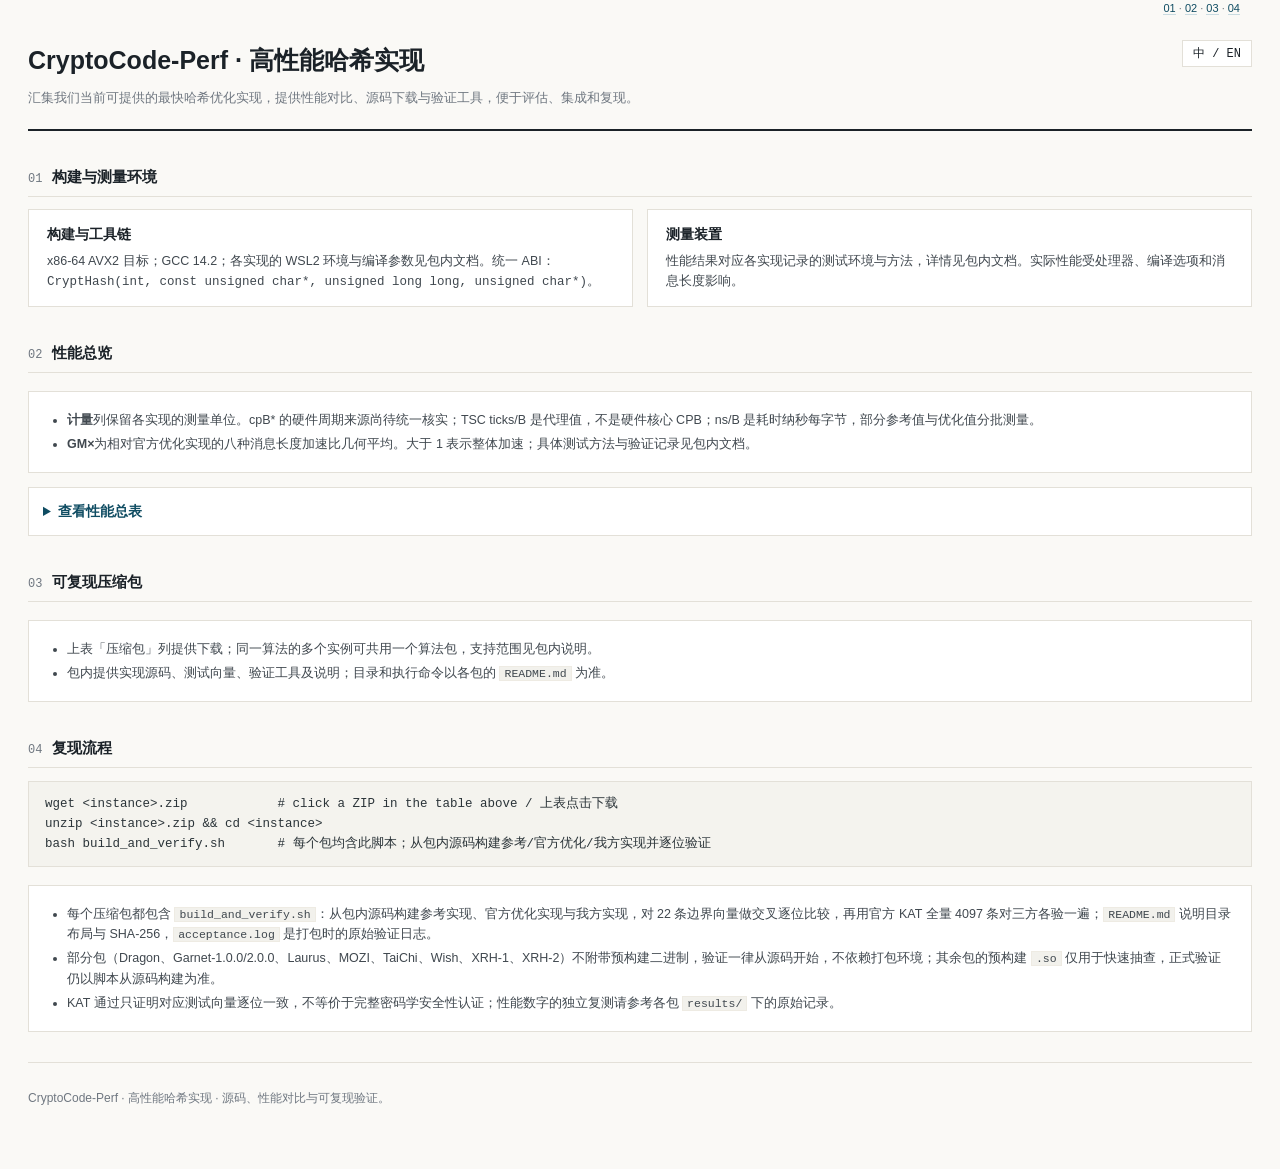
==== commit e426d43a: "Audit fixes: verification docs and package coverage - Reproduction flow: verify.sh did not exist in " ====
--- a/index.html
+++ b/index.html
@@ -18,12 +18,12 @@
 <h2 id="perf"><span class="h2n">02</span><span class="zh">性能总览</span><span class="en">Performance overview</span></h2>
 <div class="notes"><ul><li><span class="zh"><b>计量</b>列保留各实现的测量单位。cpB* 的硬件周期来源尚待统一核实；TSC ticks/B 是代理值，不是硬件核心 CPB；ns/B 是耗时纳秒每字节，部分参考值与优化值分批测量。</span><span class="en">The Unit column preserves each result’s measurement unit. Hardware-counter provenance for cpB* requires review; TSC ticks/B are not hardware core cycles; ns/B is elapsed nanoseconds per byte; some reference and optimized values were measured in separate sessions.</span></li><li><span class="zh"><b>GM×</b>为相对官方优化实现的八种消息长度加速比几何平均。大于 1 表示整体加速；具体测试方法与验证记录见包内文档。</span><span class="en"><b>GM×</b> is the eight-length geometric mean versus official OPT. Values above 1 indicate an overall speedup; see each package for measurement methods and verification records.</span></li></ul></div>
 <details id="performance-table" class="performance-details" data-cap-site-layout="1"><summary><span class="zh">查看性能总表</span><span class="en">Show performance table</span></summary>
-<div class="toolbar"><span class="lbl">73 <span class="zh">个实例</span><span class="en">instances</span></span>
+<div class="toolbar"><span class="lbl">84 <span class="zh">个实例</span><span class="en">instances</span></span>
  <input id="q" type="text" placeholder="搜索 ID、算法、实例 / Search ID, algorithm, instance">
  <span class="lbl"><span class="zh">排序</span><span class="en">Sort</span></span><button class="sz" onclick="sortBy('id')">ID</button><button class="sz" onclick="sortBy('gm')">GM</button><button class="sz" onclick="sortBy('inst')">A–Z</button>
  <span class="tbcount" id="cnt"></span></div>
 <div class="table-scroll"><table id="tb"><thead><tr><th>ID</th><th><span class="zh">算法</span><span class="en">Algorithm</span></th><th><span class="zh">实例</span><span class="en">Instance</span></th><th class="r"><span class="zh">位长</span><span class="en">Bits</span></th><th><span class="zh">实现形态</span><span class="en">Form</span></th><th><span class="zh">计量</span><span class="en">Unit</span></th><th class="r"><span class="zh">参考 @1024 B</span><span class="en">Ref @1024 B</span></th><th class="r"><span class="zh">官方优化 @1024 B</span><span class="en">Official-Opt @1024 B</span></th><th class="r"><span class="zh">CryptoCode 优化 @1024 B</span><span class="en">CryptoCode-Opt @1024 B</span></th><th class="r">GM×</th><th class="r"><span class="zh">压缩包</span><span class="en">ZIP</span></th></tr></thead>
-<tbody class="grp" id="g_0"><tr data-inst="AFS-TrEDM-1024" data-id="hash-01" data-gm="1.19"><td class="iid">hash-01</td><td class="alg">AFS-TrEDM</td><td class="inst">AFS-TrEDM-1024</td><td class="r">1024</td><td class="small">AVX2 C</td><td class="small unit">ns/B</td><td class="r num">70.794</td><td class="r num">19.341</td><td class="r num">16.183</td><td class="r num v-win"><b>1.19&#215;</b></td><td class="r"><a href="instances/AFS-TrEDM-1.0.0.zip">ZIP</a> <span class="small">6.14 MB</span></td></tr><tr data-inst="AFS-TrEDM-512" data-id="hash-01" data-gm="1.21"><td class="iid">hash-01</td><td class="alg">AFS-TrEDM</td><td class="inst">AFS-TrEDM-512</td><td class="r">512</td><td class="small">AVX2 C</td><td class="small unit">ns/B</td><td class="r num">18.633</td><td class="r num">5.434</td><td class="r num">4.450</td><td class="r num v-win"><b>1.21&#215;</b></td><td class="r"><a href="instances/AFS-TrEDM-1.0.0.zip">ZIP</a> <span class="small">6.14 MB</span></td></tr><tr data-inst="AFS-TrEDM-768" data-id="hash-01" data-gm="1.21"><td class="iid">hash-01</td><td class="alg">AFS-TrEDM</td><td class="inst">AFS-TrEDM-768</td><td class="r">768</td><td class="small">AVX2 C</td><td class="small unit">ns/B</td><td class="r num">40.249</td><td class="r num">11.378</td><td class="r num">9.277</td><td class="r num v-win"><b>1.21&#215;</b></td><td class="r"><a href="instances/AFS-TrEDM-1.0.0.zip">ZIP</a> <span class="small">6.14 MB</span></td></tr></tbody><tbody class="grp" id="g_1"><tr data-inst="AXIS-1024" data-id="hash-02" data-gm="3.81"><td class="iid">hash-02</td><td class="alg">AXIS</td><td class="inst">AXIS-1024</td><td class="r">1024</td><td class="small">AVX2 C</td><td class="small unit">ns/B</td><td class="r num">30.190</td><td class="r num">17.784</td><td class="r num">3.683</td><td class="r num v-win"><b>3.81&#215;</b></td><td class="r"><a href="instances/AXIS-1.0.0.zip">ZIP</a> <span class="small">5.98 MB</span></td></tr><tr data-inst="AXIS-512" data-id="hash-02" data-gm="2.39"><td class="iid">hash-02</td><td class="alg">AXIS</td><td class="inst">AXIS-512</td><td class="r">512</td><td class="small">AVX2 C</td><td class="small unit">ns/B</td><td class="r num">19.926</td><td class="r num">10.180</td><td class="r num">3.218</td><td class="r num v-win"><b>2.39&#215;</b></td><td class="r"><a href="instances/AXIS-1.0.0.zip">ZIP</a> <span class="small">5.98 MB</span></td></tr><tr data-inst="AXIS-768" data-id="hash-02" data-gm="2.53"><td class="iid">hash-02</td><td class="alg">AXIS</td><td class="inst">AXIS-768</td><td class="r">768</td><td class="small">AVX2 C</td><td class="small unit">ns/B</td><td class="r num">31.865</td><td class="r num">15.082</td><td class="r num">5.061</td><td class="r num v-win"><b>2.53&#215;</b></td><td class="r"><a href="instances/AXIS-1.0.0.zip">ZIP</a> <span class="small">5.98 MB</span></td></tr></tbody><tbody class="grp" id="g_2"><tr data-inst="C-HASH-1024" data-id="hash-03" data-gm="1.38"><td class="iid">hash-03</td><td class="alg">C-HASH</td><td class="inst">C-HASH-1024</td><td class="r">1024</td><td class="small">AVX2 C</td><td class="small unit">ns/B</td><td class="r num">369.855</td><td class="r num">11.709</td><td class="r num">8.525</td><td class="r num v-win"><b>1.38&#215;</b></td><td class="r"><a href="instances/C-HASH-1.0.0.zip">ZIP</a> <span class="small">3.89 MB</span></td></tr><tr data-inst="C-HASH-512" data-id="hash-03" data-gm="1.20"><td class="iid">hash-03</td><td class="alg">C-HASH</td><td class="inst">C-HASH-512</td><td class="r">512</td><td class="small">AVX2 C</td><td class="small unit">ns/B</td><td class="r num">371.201</td><td class="r num">10.869</td><td class="r num">9.138</td><td class="r num v-win"><b>1.20&#215;</b></td><td class="r"><a href="instances/C-HASH-1.0.0.zip">ZIP</a> <span class="small">3.89 MB</span></td></tr></tbody><tbody class="grp" id="g_3"><tr data-inst="CHAMP-1024" data-id="hash-04" data-gm="1.73"><td class="iid">hash-04</td><td class="alg">CHAMP</td><td class="inst">CHAMP-1024</td><td class="r">1024</td><td class="small"><span class="zh">标量 C</span><span class="en">scalar C</span></td><td class="small unit">ns/B</td><td class="r num">410.226</td><td class="r num">87.662</td><td class="r num">47.526</td><td class="r num v-win"><b>1.73&#215;</b></td><td class="r"><a href="instances/CHAMP-1.0.0.zip">ZIP</a> <span class="small">3.76 MB</span></td></tr><tr data-inst="CHAMP-512" data-id="hash-04" data-gm="1.43"><td class="iid">hash-04</td><td class="alg">CHAMP</td><td class="inst">CHAMP-512</td><td class="r">512</td><td class="small"><span class="zh">标量 C</span><span class="en">scalar C</span></td><td class="small unit">ns/B</td><td class="r num">102.817</td><td class="r num">22.784</td><td class="r num">17.503</td><td class="r num v-win"><b>1.43&#215;</b></td><td class="r"><a href="instances/CHAMP-1.0.0.zip">ZIP</a> <span class="small">3.76 MB</span></td></tr></tbody><tbody class="grp" id="g_4"><tr data-inst="Dragon-512" data-id="hash-07" data-gm="1.048"><td class="iid">hash-07</td><td class="alg">Dragon</td><td class="inst">Dragon-512</td><td class="r">512</td><td class="small"><span class="zh">标量 C（宏展开）</span><span class="en">scalar C (macro-unrolled)</span></td><td class="small unit"><span title="Legacy cycle-count source requires verification">cpB*</span></td><td class="r num">11.16</td><td class="r num">3.57</td><td class="r num">3.37</td><td class="r num v-tie"><b>1.05&#215;</b></td><td class="r"><a href="instances/Dragon-1.0.0.zip">ZIP</a> <span class="small">3.16 MB</span></td></tr></tbody><tbody class="grp" id="g_5"><tr data-inst="Eijen-1024" data-id="hash-09" data-gm="1.22"><td class="iid">hash-09</td><td class="alg">Eijen</td><td class="inst">Eijen-1024</td><td class="r">1024</td><td class="small">AVX2 C</td><td class="small unit">ns/B</td><td class="r num">1.967</td><td class="r num">1.899</td><td class="r num">1.553</td><td class="r num v-win" title="Diagnostic elapsed-time geometric mean; formal audit pending"><b>1.22×</b></td><td class="r"><a href="instances/Eijen-1.0.0.zip">ZIP</a> <span class="small">10.04 MB</span></td></tr><tr data-inst="Eijen-256" data-id="hash-09" data-gm="1.20"><td class="iid">hash-09</td><td class="alg">Eijen</td><td class="inst">Eijen-256</td><td class="r">256</td><td class="small">AVX2 C</td><td class="small unit">ns/B</td><td class="r num">1.077</td><td class="r num">1.025</td><td class="r num">0.853</td><td class="r num v-win" title="Diagnostic elapsed-time geometric mean; formal audit pending"><b>1.20×</b></td><td class="r"><a href="instances/Eijen-1.0.0.zip">ZIP</a> <span class="small">10.04 MB</span></td></tr><tr data-inst="Eijen-384" data-id="hash-09" data-gm="1.25"><td class="iid">hash-09</td><td class="alg">Eijen</td><td class="inst">Eijen-384</td><td class="r">384</td><td class="small">AVX2 C</td><td class="small unit">ns/B</td><td class="r num">1.306</td><td class="r num">1.240</td><td class="r num">0.982</td><td class="r num v-win"><b>1.25&#215;</b></td><td class="r"><a href="instances/Eijen-1.0.0.zip">ZIP</a> <span class="small">10.04 MB</span></td></tr><tr data-inst="Eijen-512" data-id="hash-09" data-gm="1.22"><td class="iid">hash-09</td><td class="alg">Eijen</td><td class="inst">Eijen-512</td><td class="r">512</td><td class="small">AVX2 C</td><td class="small unit">ns/B</td><td class="r num">1.311</td><td class="r num">1.245</td><td class="r num">1.030</td><td class="r num v-win"><b>1.22&#215;</b></td><td class="r"><a href="instances/Eijen-1.0.0.zip">ZIP</a> <span class="small">10.04 MB</span></td></tr><tr data-inst="Eijen-768" data-id="hash-09" data-gm="1.39"><td class="iid">hash-09</td><td class="alg">Eijen</td><td class="inst">Eijen-768</td><td class="r">768</td><td class="small">AVX2 C</td><td class="small unit">ns/B</td><td class="r num">1.534</td><td class="r num">1.469</td><td class="r num">1.058</td><td class="r num v-win"><b>1.39&#215;</b></td><td class="r"><a href="instances/Eijen-1.0.0.zip">ZIP</a> <span class="small">10.04 MB</span></td></tr></tbody><tbody class="grp" id="g_6"><tr data-inst="Garnet-768" data-id="hash-11" data-gm="3.93"><td class="iid">hash-11</td><td class="alg">Garnet</td><td class="inst">Garnet-768</td><td class="r">768</td><td class="small">AES-NI C</td><td class="small unit">TSC ticks/B</td><td class="r num">38.000</td><td class="r num">70.000</td><td class="r num">18.667</td><td class="r num v-win"><b>3.93&#215;</b></td><td class="r"><a href="instances/Garnet-1.0.0.zip">ZIP</a> <span class="small">2.00 MB</span></td></tr></tbody><tbody class="grp" id="g_7"><tr data-inst="Iphe-512" data-id="hash-12" data-gm="1.84"><td class="iid">hash-12</td><td class="alg">Iphe</td><td class="inst">Iphe-512</td><td class="r">512</td><td class="small">AVX2 C</td><td class="small unit">ns/B</td><td class="r num">13.358</td><td class="r num">3.245</td><td class="r num">1.936</td><td class="r num v-win"><b>1.84&#215;</b></td><td class="r"><a href="instances/Iphe-1.0.0.zip">ZIP</a> <span class="small">5.78 MB</span></td></tr><tr data-inst="Iphe-768" data-id="hash-12" data-gm="1.92"><td class="iid">hash-12</td><td class="alg">Iphe</td><td class="inst">Iphe-768</td><td class="r">768</td><td class="small">AVX2 C</td><td class="small unit">ns/B</td><td class="r num">15.483</td><td class="r num">3.625</td><td class="r num">2.041</td><td class="r num v-win"><b>1.92&#215;</b></td><td class="r"><a href="instances/Iphe-1.0.0.zip">ZIP</a> <span class="small">5.78 MB</span></td></tr><tr data-inst="Iphe-1024" data-id="hash-12" data-gm="1.45"><td class="iid">hash-12</td><td class="alg">Iphe</td><td class="inst">Iphe-1024</td><td class="r">1024</td><td class="small">AVX2 C</td><td class="small unit">ns/B</td><td class="r num">19.923</td><td class="r num">3.922</td><td class="r num">2.943</td><td class="r num v-win"><b>1.45&#215;</b></td><td class="r"><a href="instances/Iphe-1.0.0.zip">ZIP</a> <span class="small">5.78 MB</span></td></tr></tbody><tbody class="grp" id="g_8"><tr data-inst="JuziHash-1024" data-id="hash-13" data-gm="1.21"><td class="iid">hash-13</td><td class="alg">JuziHash</td><td class="inst">JuziHash-1024</td><td class="r">1024</td><td class="small">AVX2 C</td><td class="small unit">ns/B</td><td class="r num">58.846</td><td class="r num">3.853</td><td class="r num">3.168</td><td class="r num v-win"><b>1.21&#215;</b></td><td class="r"><a href="instances/JuziHash-1.0.0.zip">ZIP</a> <span class="small">3.80 MB</span></td></tr><tr data-inst="JuziHash-512" data-id="hash-13" data-gm="1.56"><td class="iid">hash-13</td><td class="alg">JuziHash</td><td class="inst">JuziHash-512</td><td class="r">512</td><td class="small">C</td><td class="small unit">ns/B</td><td class="r num">57.176</td><td class="r num">3.781</td><td class="r num">2.425</td><td class="r num v-win"><b>1.56&#215;</b></td><td class="r"><a href="instances/JuziHash-1.0.0.zip">ZIP</a> <span class="small">3.80 MB</span></td></tr></tbody><tbody class="grp" id="g_9"><tr data-inst="LLH-1024" data-id="hash-16" data-gm="1.19"><td class="iid">hash-16</td><td class="alg">LLH</td><td class="inst">LLH-1024</td><td class="r">1024</td><td class="small">AVX2 C</td><td class="small unit"><span title="Legacy cycle-count source requires verification">cpB*</span></td><td class="r num">23.68</td><td class="r num">11.55</td><td class="r num">9.50</td><td class="r num v-win"><b>1.19&#215;</b></td><td class="r"><a href="instances/LLH-1.0.0.zip">ZIP</a> <span class="small">3.46 MB</span></td></tr><tr data-inst="LLH-512" data-id="hash-16" data-gm="1.06"><td class="iid">hash-16</td><td class="alg">LLH</td><td class="inst">LLH-512</td><td class="r">512</td><td class="small"><span class="zh">AVX2 四行打包（24 行 / 6 个 ymm）</span><span class="en">AVX2 four-row packing (24 rows / 6 ymm)</span></td><td class="small unit"><span title="Legacy cycle-count source requires verification">cpB*</span></td><td class="r num">14.65</td><td class="r num">8.48</td><td class="r num">8.14</td><td class="r num v-win"><b>1.06&#215;</b></td><td class="r"><a href="instances/LLH-1.0.0.zip">ZIP</a> <span class="small">3.46 MB</span></td></tr></tbody><tbody class="grp" id="g_10"><tr data-inst="Laurus-1024" data-id="hash-14" data-gm="1.06"><td class="iid">hash-14</td><td class="alg">Laurus</td><td class="inst">Laurus-1024</td><td class="r">1024</td><td class="small"><span class="zh">标量 C</span><span class="en">scalar C</span></td><td class="small unit"><span title="Legacy cycle-count source requires verification">cpB*</span></td><td class="r num">34.80</td><td class="r num">8.73</td><td class="r num">8.08</td><td class="r num v-win"><b>1.06&#215;</b></td><td class="r"><a href="instances/Laurus-1.0.0.zip">ZIP</a> <span class="small">5.16 MB</span></td></tr><tr data-inst="Laurus-512" data-id="hash-14" data-gm="1.08"><td class="iid">hash-14</td><td class="alg">Laurus</td><td class="inst">Laurus-512</td><td class="r">512</td><td class="small"><span class="zh">标量 C</span><span class="en">scalar C</span></td><td class="small unit"><span title="Legacy cycle-count source requires verification">cpB*</span></td><td class="r num">17.90</td><td class="r num">5.45</td><td class="r num">5.06</td><td class="r num v-win"><b>1.08&#215;</b></td><td class="r"><a href="instances/Laurus-1.0.0.zip">ZIP</a> <span class="small">5.16 MB</span></td></tr><tr data-inst="Laurus-768" data-id="hash-14" data-gm="1.07"><td class="iid">hash-14</td><td class="alg">Laurus</td><td class="inst">Laurus-768</td><td class="r">768</td><td class="small"><span class="zh">标量 C</span><span class="en">scalar C</span></td><td class="small unit"><span title="Legacy cycle-count source requires verification">cpB*</span></td><td class="r num">20.98</td><td class="r num">6.21</td><td class="r num">5.78</td><td class="r num v-win"><b>1.07&#215;</b></td><td class="r"><a href="instances/Laurus-1.0.0.zip">ZIP</a> <span class="small">5.16 MB</span></td></tr></tbody><tbody class="grp" id="g_11"><tr data-inst="MoFang-1024" data-id="hash-19" data-gm="1.91"><td class="iid">hash-19</td><td class="alg">MoFang</td><td class="inst">MoFang-1024</td><td class="r">1024</td><td class="small">SSE C</td><td class="small unit"><span title="Legacy cycle-count source requires verification">cpB*</span></td><td class="r num">20.47</td><td class="r num">9.10</td><td class="r num">4.76</td><td class="r num v-win"><b>1.91&#215;</b></td><td class="r"><a href="instances/MoFang-1.0.0.zip">ZIP</a> <span class="small">9.77 MB</span></td></tr><tr data-inst="MoFang-256" data-id="hash-19" data-gm="2.81"><td class="iid">hash-19</td><td class="alg">MoFang</td><td class="inst">MoFang-256</td><td class="r">256</td><td class="small">AVX2 C</td><td class="small unit"><span title="Legacy cycle-count source requires verification">cpB*</span></td><td class="r num">10.40</td><td class="r num">6.89</td><td class="r num">2.52</td><td class="r num v-win"><b>2.81&#215;</b></td><td class="r"><a href="instances/MoFang-1.0.0.zip">ZIP</a> <span class="small">9.77 MB</span></td></tr><tr data-inst="MoFang-256-XOF" data-id="hash-19" data-gm="2.99"><td class="iid">hash-19</td><td class="alg">MoFang</td><td class="inst">MoFang-256-XOF</td><td class="r">256</td><td class="small">AVX2 C</td><td class="small unit"><span title="Legacy cycle-count source requires verification">cpB*</span></td><td class="r num">9.30</td><td class="r num">6.49</td><td class="r num">2.12</td><td class="r num v-win"><b>2.99&#215;</b></td><td class="r"><a href="instances/MoFang-1.0.0.zip">ZIP</a> <span class="small">9.77 MB</span></td></tr><tr data-inst="MoFang-512" data-id="hash-19" data-gm="2.87"><td class="iid">hash-19</td><td class="alg">MoFang</td><td class="inst">MoFang-512</td><td class="r">512</td><td class="small">AVX2 C</td><td class="small unit">TSC ticks/B</td><td class="r num">14.016</td><td class="r num">7.673</td><td class="r num">2.613</td><td class="r num v-win"><b>2.87&#215;</b></td><td class="r"><a href="instances/MoFang-1.0.0.zip">ZIP</a> <span class="small">9.77 MB</span></td></tr><tr data-inst="MoFang-768" data-id="hash-19" data-gm="1.93"><td class="iid">hash-19</td><td class="alg">MoFang</td><td class="inst">MoFang-768</td><td class="r">768</td><td class="small">AVX2 C</td><td class="small unit"><span title="Legacy cycle-count source requires verification">cpB*</span></td><td class="r num">20.60</td><td class="r num">9.15</td><td class="r num">4.76</td><td class="r num v-win"><b>1.93&#215;</b></td><td class="r"><a href="instances/MoFang-1.0.0.zip">ZIP</a> <span class="small">9.77 MB</span></td></tr><tr data-inst="MoFang-768-XOF" data-id="hash-19" data-gm="1.83"><td class="iid">hash-19</td><td class="alg">MoFang</td><td class="inst">MoFang-768-XOF</td><td class="r">768</td><td class="small"><span class="zh">标量 C（核心复用 1024 档）</span><span class="en">scalar C (kernel reused from the 1024 tier)</span></td><td class="small unit"><span title="Legacy cycle-count source requires verification">cpB*</span></td><td class="r num">17.14</td><td class="r num">7.97</td><td class="r num">4.27</td><td class="r num v-win"><b>1.83&#215;</b></td><td class="r"><a href="instances/MoFang-1.0.0.zip">ZIP</a> <span class="small">9.77 MB</span></td></tr></tbody><tbody class="grp" id="g_12"><tr data-inst="MOZI-1024" data-id="hash-20" data-gm="1.047"><td class="iid">hash-20</td><td class="alg">Mozi</td><td class="inst">MOZI-1024</td><td class="r">1024</td><td class="small"><span class="zh">SSE C++（对手 fast 驱动）</span><span class="en">SSE C++ (vendor fast-path driver)</span></td><td class="small unit"><span title="Legacy cycle-count source requires verification">cpB*</span></td><td class="r num">17.58</td><td class="r num">5.18</td><td class="r num">4.89</td><td class="r num v-tie"><b>1.05&#215;</b></td><td class="r"><a href="instances/Mozi-1.0.0.zip">ZIP</a> <span class="small">6.76 MB</span></td></tr><tr data-inst="MOZI-384" data-id="hash-20" data-gm="1.39"><td class="iid">hash-20</td><td class="alg">Mozi</td><td class="inst">MOZI-384</td><td class="r">384</td><td class="small"><span class="zh">SSE 汇编</span><span class="en">SSE assembly</span></td><td class="small unit"><span title="Legacy cycle-count source requires verification">cpB*</span></td><td class="r num">11.97</td><td class="r num">4.33</td><td class="r num">3.19</td><td class="r num v-win"><b>1.39&#215;</b></td><td class="r"><a href="instances/Mozi-1.0.0.zip">ZIP</a> <span class="small">6.76 MB</span></td></tr><tr data-inst="MOZI-512" data-id="hash-20" data-gm="1.08"><td class="iid">hash-20</td><td class="alg">Mozi</td><td class="inst">MOZI-512</td><td class="r">512</td><td class="small"><span class="zh">SSE C++（对手 fast 驱动）</span><span class="en">SSE C++ (vendor fast-path driver)</span></td><td class="small unit"><span title="Legacy cycle-count source requires verification">cpB*</span></td><td class="r num">17.40</td><td class="r num">4.87</td><td class="r num">4.52</td><td class="r num v-win"><b>1.08&#215;</b></td><td class="r"><a href="instances/Mozi-1.0.0.zip">ZIP</a> <span class="small">6.76 MB</span></td></tr><tr data-inst="MOZI-768" data-id="hash-20" data-gm="1.03"><td class="iid">hash-20</td><td class="alg">Mozi</td><td class="inst">MOZI-768</td><td class="r">768</td><td class="small"><span class="zh">SSE C++（对手 fast 驱动）</span><span class="en">SSE C++ (vendor fast-path driver)</span></td><td class="small unit"><span title="Legacy cycle-count source requires verification">cpB*</span></td><td class="r num">14.07</td><td class="r num">4.08</td><td class="r num">3.90</td><td class="r num v-tie"><b>1.03&#215;</b></td><td class="r"><a href="instances/Mozi-1.0.0.zip">ZIP</a> <span class="small">6.76 MB</span></td></tr></tbody><tbody class="grp" id="g_13"><tr data-inst="Neulaser-1024" data-id="hash-21" data-gm="1.25"><td class="iid">hash-21</td><td class="alg">Neulaser</td><td class="inst">Neulaser-1024</td><td class="r">1024</td><td class="small"><span class="zh">标量 C</span><span class="en">scalar C</span></td><td class="small unit"><span title="Legacy cycle-count source requires verification">cpB*</span></td><td class="r num">76.80</td><td class="r num">44.20</td><td class="r num">35.42</td><td class="r num v-win"><b>1.25&#215;</b></td><td class="r"><a href="instances/Neulaser-1.0.0.zip">ZIP</a> <span class="small">5.21 MB</span></td></tr><tr data-inst="Neulaser-512" data-id="hash-21" data-gm="1.29"><td class="iid">hash-21</td><td class="alg">Neulaser</td><td class="inst">Neulaser-512</td><td class="r">512</td><td class="small"><span class="zh">标量 C</span><span class="en">scalar C</span></td><td class="small unit"><span title="Legacy cycle-count source requires verification">cpB*</span></td><td class="r num">89.87</td><td class="r num">47.18</td><td class="r num">36.46</td><td class="r num v-win"><b>1.29&#215;</b></td><td class="r"><a href="instances/Neulaser-1.0.0.zip">ZIP</a> <span class="small">5.21 MB</span></td></tr><tr data-inst="Neulaser-768" data-id="hash-21" data-gm="1.12"><td class="iid">hash-21</td><td class="alg">Neulaser</td><td class="inst">Neulaser-768</td><td class="r">768</td><td class="small"><span class="zh">标量 C</span><span class="en">scalar C</span></td><td class="small unit"><span title="Legacy cycle-count source requires verification">cpB*</span></td><td class="r num">79.24</td><td class="r num">38.67</td><td class="r num">34.62</td><td class="r num v-win"><b>1.12&#215;</b></td><td class="r"><a href="instances/Neulaser-1.0.0.zip">ZIP</a> <span class="small">5.21 MB</span></td></tr></tbody><tbody class="grp" id="g_14"><tr data-inst="Pavelor-1024" data-id="hash-22" data-gm="1.07"><td class="iid">hash-22</td><td class="alg">Pavelor</td><td class="inst">Pavelor-1024</td><td class="r">1024</td><td class="small"><span class="zh">标量 C</span><span class="en">scalar C</span></td><td class="small unit"><span title="Legacy cycle-count source requires verification">cpB*</span></td><td class="r num">437.78</td><td class="r num">3.47</td><td class="r num">3.17</td><td class="r num v-win"><b>1.07&#215;</b></td><td class="r"><a href="instances/Pavelor-1.0.0.zip">ZIP</a> <span class="small">5.18 MB</span></td></tr><tr data-inst="Pavelor-512" data-id="hash-22" data-gm="1.12"><td class="iid">hash-22</td><td class="alg">Pavelor</td><td class="inst">Pavelor-512</td><td class="r">512</td><td class="small"><span class="zh">标量 C</span><span class="en">scalar C</span></td><td class="small unit"><span title="Legacy cycle-count source requires verification">cpB*</span></td><td class="r num">150.44</td><td class="r num">1.17</td><td class="r num">1.00</td><td class="r num v-win"><b>1.12&#215;</b></td><td class="r"><a href="instances/Pavelor-1.0.0.zip">ZIP</a> <span class="small">5.18 MB</span></td></tr><tr data-inst="Pavelor-768" data-id="hash-22" data-gm="1.08"><td class="iid">hash-22</td><td class="alg">Pavelor</td><td class="inst">Pavelor-768</td><td class="r">768</td><td class="small"><span class="zh">标量 C</span><span class="en">scalar C</span></td><td class="small unit"><span title="Legacy cycle-count source requires verification">cpB*</span></td><td class="r num">172.72</td><td class="r num">1.41</td><td class="r num">1.30</td><td class="r num v-win"><b>1.08&#215;</b></td><td class="r"><a href="instances/Pavelor-1.0.0.zip">ZIP</a> <span class="small">5.18 MB</span></td></tr></tbody><tbody class="grp" id="g_15"><tr data-inst="QILIN-1024" data-id="hash-23" data-gm="1.29"><td class="iid">hash-23</td><td class="alg">QILIN</td><td class="inst">QILIN-1024</td><td class="r">1024</td><td class="small"><span class="zh">标量 C</span><span class="en">scalar C</span></td><td class="small unit"><span title="Legacy cycle-count source requires verification">cpB*</span></td><td class="r num">81.27</td><td class="r num">13.340</td><td class="r num">11.005</td><td class="r num v-win"><b>1.29&#215;</b></td><td class="r"><a href="instances/QILIN-1.0.1.zip">ZIP</a> <span class="small">5.15 MB</span></td></tr><tr data-inst="QILIN-512" data-id="hash-23" data-gm="1.22"><td class="iid">hash-23</td><td class="alg">QILIN</td><td class="inst">QILIN-512</td><td class="r">512</td><td class="small"><span class="zh">标量 C</span><span class="en">scalar C</span></td><td class="small unit"><span title="Legacy cycle-count source requires verification">cpB*</span></td><td class="r num">34.61</td><td class="r num">4.982</td><td class="r num">4.318</td><td class="r num v-win"><b>1.22&#215;</b></td><td class="r"><a href="instances/QILIN-1.0.1.zip">ZIP</a> <span class="small">5.15 MB</span></td></tr><tr data-inst="QILIN-768" data-id="hash-23" data-gm="1.37"><td class="iid">hash-23</td><td class="alg">QILIN</td><td class="inst">QILIN-768</td><td class="r">768</td><td class="small"><span class="zh">标量 C</span><span class="en">scalar C</span></td><td class="small unit"><span title="Legacy cycle-count source requires verification">cpB*</span></td><td class="r num">53.87</td><td class="r num">9.673</td><td class="r num">7.240</td><td class="r num v-win"><b>1.37&#215;</b></td><td class="r"><a href="instances/QILIN-1.0.1.zip">ZIP</a> <span class="small">5.15 MB</span></td></tr></tbody><tbody class="grp" id="g_16"><tr data-inst="QSH-512" data-id="hash-24" data-gm="1.09"><td class="iid">hash-24</td><td class="alg">QSH</td><td class="inst">QSH-512</td><td class="r">512</td><td class="small">AVX2 C</td><td class="small unit"><span title="Legacy cycle-count source requires verification">cpB*</span></td><td class="r num">148.67</td><td class="r num">6.33</td><td class="r num">5.72</td><td class="r num v-win"><b>1.09&#215;</b></td><td class="r"><a href="instances/QSH-1.0.0.zip">ZIP</a> <span class="small">5.19 MB</span></td></tr><tr data-inst="QSH-768" data-id="hash-24" data-gm="1.05"><td class="iid">hash-24</td><td class="alg">QSH</td><td class="inst">QSH-768</td><td class="r">768</td><td class="small">AVX2 C</td><td class="small unit"><span title="Legacy cycle-count source requires verification">cpB*</span></td><td class="r num">192.40</td><td class="r num">11.37</td><td class="r num">10.53</td><td class="r num v-win"><b>1.05&#215;</b></td><td class="r"><a href="instances/QSH-1.0.0.zip">ZIP</a> <span class="small">5.19 MB</span></td></tr></tbody><tbody class="grp" id="g_17"><tr data-inst="TaiChi-1024" data-id="hash-25" data-gm="1.10"><td class="iid">hash-25</td><td class="alg">TaiChi</td><td class="inst">TaiChi-1024</td><td class="r">1024</td><td class="small"><span class="zh">标量 C</span><span class="en">scalar C</span></td><td class="small unit"><span title="Legacy cycle-count source requires verification">cpB*</span></td><td class="r num">123.32</td><td class="r num">15.24</td><td class="r num">13.52</td><td class="r num v-win"><b>1.10&#215;</b></td><td class="r"><a href="instances/TaiChi-1.0.0.zip">ZIP</a> <span class="small">5.14 MB</span></td></tr><tr data-inst="TaiChi-512" data-id="hash-25" data-gm="1.31"><td class="iid">hash-25</td><td class="alg">TaiChi</td><td class="inst">TaiChi-512</td><td class="r">512</td><td class="small"><span class="zh">标量 C</span><span class="en">scalar C</span></td><td class="small unit"><span title="Legacy cycle-count source requires verification">cpB*</span></td><td class="r num">63.34</td><td class="r num">7.85</td><td class="r num">6.18</td><td class="r num v-win"><b>1.31&#215;</b></td><td class="r"><a href="instances/TaiChi-1.0.0.zip">ZIP</a> <span class="small">5.14 MB</span></td></tr><tr data-inst="TaiChi-768" data-id="hash-25" data-gm="1.24"><td class="iid">hash-25</td><td class="alg">TaiChi</td><td class="inst">TaiChi-768</td><td class="r">768</td><td class="small"><span class="zh">标量 C</span><span class="en">scalar C</span></td><td class="small unit"><span title="Legacy cycle-count source requires verification">cpB*</span></td><td class="r num">85.18</td><td class="r num">11.17</td><td class="r num">10.25</td><td class="r num v-win"><b>1.24&#215;</b></td><td class="r"><a href="instances/TaiChi-1.0.0.zip">ZIP</a> <span class="small">5.14 MB</span></td></tr></tbody><tbody class="grp" id="g_18"><tr data-inst="Vedak-1024" data-id="hash-27" data-gm="1.09"><td class="iid">hash-27</td><td class="alg">Vedak</td><td class="inst">Vedak-1024</td><td class="r">1024</td><td class="small"><span class="zh">AVX2 打包半字节</span><span class="en">AVX2 packed nibbles</span></td><td class="small unit"><span title="Legacy cycle-count source requires verification">cpB*</span></td><td class="r num">285.58</td><td class="r num">32.32</td><td class="r num">28.44</td><td class="r num v-win"><b>1.09&#215;</b></td><td class="r"><a href="instances/Vedak-1.0.0.zip">ZIP</a> <span class="small">5.19 MB</span></td></tr><tr data-inst="Vedak-512" data-id="hash-27" data-gm="1.13"><td class="iid">hash-27</td><td class="alg">Vedak</td><td class="inst">Vedak-512</td><td class="r">512</td><td class="small"><span class="zh">AVX2 打包半字节</span><span class="en">AVX2 packed nibbles</span></td><td class="small unit"><span title="Legacy cycle-count source requires verification">cpB*</span></td><td class="r num">101.19</td><td class="r num">9.96</td><td class="r num">8.63</td><td class="r num v-win"><b>1.13&#215;</b></td><td class="r"><a href="instances/Vedak-1.0.0.zip">ZIP</a> <span class="small">5.19 MB</span></td></tr><tr data-inst="Vedak-768" data-id="hash-27" data-gm="1.16"><td class="iid">hash-27</td><td class="alg">Vedak</td><td class="inst">Vedak-768</td><td class="r">768</td><td class="small">C</td><td class="small unit">TSC ticks/B</td><td class="r num">126.56</td><td class="r num">10.46</td><td class="r num">9.16</td><td class="r num v-win"><b>1.16&#215;</b></td><td class="r"><a href="instances/Vedak-1.0.0.zip">ZIP</a> <span class="small">5.19 MB</span></td></tr></tbody><tbody class="grp" id="g_19"><tr data-inst="XRH-1-1024" data-id="hash-28" data-gm="1.12"><td class="iid">hash-28</td><td class="alg">XRH-1</td><td class="inst">XRH-1-1024</td><td class="r">1024</td><td class="small"><span class="zh">AVX2 汇编</span><span class="en">AVX2 assembly</span></td><td class="small unit"><span title="Legacy cycle-count source requires verification">cpB*</span></td><td class="r num">60.17</td><td class="r num">49.80</td><td class="r num">43.33</td><td class="r num v-win"><b>1.12&#215;</b></td><td class="r"><a href="instances/XRH-1-1.0.0.zip">ZIP</a> <span class="small">3.76 MB</span></td></tr><tr data-inst="XRH-1-768" data-id="hash-28" data-gm="1.02"><td class="iid">hash-28</td><td class="alg">XRH-1</td><td class="inst">XRH-1-768</td><td class="r">768</td><td class="small"><span class="zh">AVX2 汇编</span><span class="en">AVX2 assembly</span></td><td class="small unit"><span title="Legacy cycle-count source requires verification">cpB*</span></td><td class="r num">27.98</td><td class="r num">23.21</td><td class="r num">23.18</td><td class="r num v-tie"><b>1.02&#215;</b></td><td class="r"><a href="instances/XRH-1-1.0.0.zip">ZIP</a> <span class="small">3.76 MB</span></td></tr></tbody><tbody class="grp" id="g_20"><tr data-inst="XRH-2-1024" data-id="hash-29" data-gm="1.13"><td class="iid">hash-29</td><td class="alg">XRH-2</td><td class="inst">XRH-2-1024</td><td class="r">1024</td><td class="small"><span class="zh">AVX2 汇编</span><span class="en">AVX2 assembly</span></td><td class="small unit"><span title="Legacy cycle-count source requires verification">cpB*</span></td><td class="r num">59.44</td><td class="r num">49.49</td><td class="r num">42.60</td><td class="r num v-win"><b>1.13&#215;</b></td><td class="r"><a href="instances/XRH-2-1.0.0.zip">ZIP</a> <span class="small">3.69 MB</span></td></tr><tr data-inst="XRH-2-768" data-id="hash-29" data-gm="1.08"><td class="iid">hash-29</td><td class="alg">XRH-2</td><td class="inst">XRH-2-768</td><td class="r">768</td><td class="small"><span class="zh">AVX2 汇编</span><span class="en">AVX2 assembly</span></td><td class="small unit"><span title="Legacy cycle-count source requires verification">cpB*</span></td><td class="r num">26.08</td><td class="r num">21.21</td><td class="r num">19.45</td><td class="r num v-win"><b>1.08&#215;</b></td><td class="r"><a href="instances/XRH-2-1.0.0.zip">ZIP</a> <span class="small">3.69 MB</span></td></tr></tbody><tbody class="grp" id="g_21"><tr data-inst="ZC-DM-1280-512" data-id="hash-30" data-gm="1.15"><td class="iid">hash-30</td><td class="alg">ZC-DM</td><td class="inst">ZC-DM-1280-512</td><td class="r">512</td><td class="small">AVX2 C</td><td class="small unit"><span title="Legacy cycle-count source requires verification">cpB*</span></td><td class="r num">4.54</td><td class="r num">3.27</td><td class="r num">3.12</td><td class="r num v-win"><b>1.15&#215;</b></td><td class="r"><a href="instances/ZC-DM-1.0.0.zip">ZIP</a> <span class="small">10.37 MB</span></td></tr><tr data-inst="ZC-DM-1280-768" data-id="hash-30" data-gm="1.07"><td class="iid">hash-30</td><td class="alg">ZC-DM</td><td class="inst">ZC-DM-1280-768</td><td class="r">768</td><td class="small">AVX2 C</td><td class="small unit"><span title="Legacy cycle-count source requires verification">cpB*</span></td><td class="r num">7.50</td><td class="r num">5.43</td><td class="r num">5.25</td><td class="r num v-win"><b>1.07&#215;</b></td><td class="r"><a href="instances/ZC-DM-1.0.0.zip">ZIP</a> <span class="small">10.37 MB</span></td></tr><tr data-inst="ZC-DM-1536-1024" data-id="hash-30" data-gm="1.18"><td class="iid">hash-30</td><td class="alg">ZC-DM</td><td class="inst">ZC-DM-1536-1024</td><td class="r">1024</td><td class="small">AVX2 C</td><td class="small unit"><span title="Legacy cycle-count source requires verification">cpB*</span></td><td class="r num">16.22</td><td class="r num">8.89</td><td class="r num">7.68</td><td class="r num v-win"><b>1.18&#215;</b></td><td class="r"><a href="instances/ZC-DM-1.0.0.zip">ZIP</a> <span class="small">10.37 MB</span></td></tr><tr data-inst="ZC-DM-1536-512" data-id="hash-30" data-gm="1.53"><td class="iid">hash-30</td><td class="alg">ZC-DM</td><td class="inst">ZC-DM-1536-512</td><td class="r">512</td><td class="small">AVX2 C</td><td class="small unit"><span title="Legacy cycle-count source requires verification">cpB*</span></td><td class="r num">7.42</td><td class="r num">4.54</td><td class="r num">3.41</td><td class="r num v-win"><b>1.53&#215;</b></td><td class="r"><a href="instances/ZC-DM-1.0.0.zip">ZIP</a> <span class="small">10.37 MB</span></td></tr><tr data-inst="ZC-DM-1536-768" data-id="hash-30" data-gm="1.27"><td class="iid">hash-30</td><td class="alg">ZC-DM</td><td class="inst">ZC-DM-1536-768</td><td class="r">768</td><td class="small">AVX2 C</td><td class="small unit"><span title="Legacy cycle-count source requires verification">cpB*</span></td><td class="r num">10.83</td><td class="r num">6.22</td><td class="r num">5.19</td><td class="r num v-win"><b>1.27&#215;</b></td><td class="r"><a href="instances/ZC-DM-1.0.0.zip">ZIP</a> <span class="small">10.37 MB</span></td></tr></tbody><tbody class="grp" id="g_22"><tr data-inst="ZC-DMC-1280-512" data-id="hash-31" data-gm="1.08"><td class="iid">hash-31</td><td class="alg">ZC-DMC</td><td class="inst">ZC-DMC-1280-512</td><td class="r">512</td><td class="small">AVX2 C</td><td class="small unit"><span title="Legacy cycle-count source requires verification">cpB*</span></td><td class="r num">7.15</td><td class="r num">5.58</td><td class="r num">5.12</td><td class="r num v-win"><b>1.08&#215;</b></td><td class="r"><a href="instances/ZC-DMC-1.0.0.zip">ZIP</a> <span class="small">10.39 MB</span></td></tr><tr data-inst="ZC-DMC-1280-768" data-id="hash-31" data-gm="1.07"><td class="iid">hash-31</td><td class="alg">ZC-DMC</td><td class="inst">ZC-DMC-1280-768</td><td class="r">768</td><td class="small">AVX2 C</td><td class="small unit"><span title="Legacy cycle-count source requires verification">cpB*</span></td><td class="r num">11.01</td><td class="r num">8.62</td><td class="r num">7.99</td><td class="r num v-win"><b>1.07&#215;</b></td><td class="r"><a href="instances/ZC-DMC-1.0.0.zip">ZIP</a> <span class="small">10.39 MB</span></td></tr><tr data-inst="ZC-DMC-1536-1024" data-id="hash-31" data-gm="1.32"><td class="iid">hash-31</td><td class="alg">ZC-DMC</td><td class="inst">ZC-DMC-1536-1024</td><td class="r">1024</td><td class="small">AVX2 C</td><td class="small unit"><span title="Legacy cycle-count source requires verification">cpB*</span></td><td class="r num">24.13</td><td class="r num">15.07</td><td class="r num">11.66</td><td class="r num v-win"><b>1.32&#215;</b></td><td class="r"><a href="instances/ZC-DMC-1.0.0.zip">ZIP</a> <span class="small">10.39 MB</span></td></tr><tr data-inst="ZC-DMC-1536-512" data-id="hash-31" data-gm="1.37"><td class="iid">hash-31</td><td class="alg">ZC-DMC</td><td class="inst">ZC-DMC-1536-512</td><td class="r">512</td><td class="small">AVX2 C</td><td class="small unit"><span title="Legacy cycle-count source requires verification">cpB*</span></td><td class="r num">11.62</td><td class="r num">7.48</td><td class="r num">5.48</td><td class="r num v-win"><b>1.37&#215;</b></td><td class="r"><a href="instances/ZC-DMC-1.0.0.zip">ZIP</a> <span class="small">10.39 MB</span></td></tr><tr data-inst="ZC-DMC-1536-768" data-id="hash-31" data-gm="1.33"><td class="iid">hash-31</td><td class="alg">ZC-DMC</td><td class="inst">ZC-DMC-1536-768</td><td class="r">768</td><td class="small">AVX2 C</td><td class="small unit"><span title="Legacy cycle-count source requires verification">cpB*</span></td><td class="r num">19.67</td><td class="r num">12.54</td><td class="r num">9.46</td><td class="r num v-win"><b>1.33&#215;</b></td><td class="r"><a href="instances/ZC-DMC-1.0.0.zip">ZIP</a> <span class="small">10.39 MB</span></td></tr></tbody><tbody class="grp" id="g_23"><tr data-inst="ZC-EDMC-1280-512" data-id="hash-32" data-gm="1.15"><td class="iid">hash-32</td><td class="alg">ZC-EDMC</td><td class="inst">ZC-EDMC-1280-512</td><td class="r">512</td><td class="small">AVX2 C</td><td class="small unit"><span title="Legacy cycle-count source requires verification">cpB*</span></td><td class="r num">4.26</td><td class="r num">3.45</td><td class="r num">3.28</td><td class="r num v-win"><b>1.15&#215;</b></td><td class="r"><a href="instances/ZC-EDMC-1.0.0.zip">ZIP</a> <span class="small">10.39 MB</span></td></tr><tr data-inst="ZC-EDMC-1280-768" data-id="hash-32" data-gm="1.07"><td class="iid">hash-32</td><td class="alg">ZC-EDMC</td><td class="inst">ZC-EDMC-1280-768</td><td class="r">768</td><td class="small">AVX2 C</td><td class="small unit"><span title="Legacy cycle-count source requires verification">cpB*</span></td><td class="r num">7.55</td><td class="r num">6.06</td><td class="r num">5.78</td><td class="r num v-win"><b>1.07&#215;</b></td><td class="r"><a href="instances/ZC-EDMC-1.0.0.zip">ZIP</a> <span class="small">10.39 MB</span></td></tr><tr data-inst="ZC-EDMC-1536-1024" data-id="hash-32" data-gm="1.19"><td class="iid">hash-32</td><td class="alg">ZC-EDMC</td><td class="inst">ZC-EDMC-1536-1024</td><td class="r">1024</td><td class="small">AVX2 C</td><td class="small unit"><span title="Legacy cycle-count source requires verification">cpB*</span></td><td class="r num">16.85</td><td class="r num">10.75</td><td class="r num">9.24</td><td class="r num v-win"><b>1.19&#215;</b></td><td class="r"><a href="instances/ZC-EDMC-1.0.0.zip">ZIP</a> <span class="small">10.39 MB</span></td></tr><tr data-inst="ZC-EDMC-1536-512" data-id="hash-32" data-gm="1.38"><td class="iid">hash-32</td><td class="alg">ZC-EDMC</td><td class="inst">ZC-EDMC-1536-512</td><td class="r">512</td><td class="small">AVX2 C</td><td class="small unit"><span title="Legacy cycle-count source requires verification">cpB*</span></td><td class="r num">6.95</td><td class="r num">4.65</td><td class="r num">3.77</td><td class="r num v-win"><b>1.38&#215;</b></td><td class="r"><a href="instances/ZC-EDMC-1.0.0.zip">ZIP</a> <span class="small">10.39 MB</span></td></tr><tr data-inst="ZC-EDMC-1536-768" data-id="hash-32" data-gm="1.24"><td class="iid">hash-32</td><td class="alg">ZC-EDMC</td><td class="inst">ZC-EDMC-1536-768</td><td class="r">768</td><td class="small">AVX2 C</td><td class="small unit"><span title="Legacy cycle-count source requires verification">cpB*</span></td><td class="r num">11.93</td><td class="r num">7.82</td><td class="r num">6.66</td><td class="r num v-win"><b>1.24&#215;</b></td><td class="r"><a href="instances/ZC-EDMC-1.0.0.zip">ZIP</a> <span class="small">10.39 MB</span></td></tr></tbody></table></div></details>
+<tbody class="grp" id="g_0"><tr data-inst="AFS-TrEDM-1024" data-id="hash-01" data-gm="1.19"><td class="iid">hash-01</td><td class="alg">AFS-TrEDM</td><td class="inst">AFS-TrEDM-1024</td><td class="r">1024</td><td class="small">AVX2 C</td><td class="small unit">ns/B</td><td class="r num">70.794</td><td class="r num">19.341</td><td class="r num">16.183</td><td class="r num v-win"><b>1.19&#215;</b></td><td class="r"><a href="instances/AFS-TrEDM-1.0.0.zip">ZIP</a> <span class="small">6.14 MB</span></td></tr><tr data-inst="AFS-TrEDM-512" data-id="hash-01" data-gm="1.21"><td class="iid">hash-01</td><td class="alg">AFS-TrEDM</td><td class="inst">AFS-TrEDM-512</td><td class="r">512</td><td class="small">AVX2 C</td><td class="small unit">ns/B</td><td class="r num">18.633</td><td class="r num">5.434</td><td class="r num">4.450</td><td class="r num v-win"><b>1.21&#215;</b></td><td class="r"><a href="instances/AFS-TrEDM-1.0.0.zip">ZIP</a> <span class="small">6.14 MB</span></td></tr><tr data-inst="AFS-TrEDM-768" data-id="hash-01" data-gm="1.21"><td class="iid">hash-01</td><td class="alg">AFS-TrEDM</td><td class="inst">AFS-TrEDM-768</td><td class="r">768</td><td class="small">AVX2 C</td><td class="small unit">ns/B</td><td class="r num">40.249</td><td class="r num">11.378</td><td class="r num">9.277</td><td class="r num v-win"><b>1.21&#215;</b></td><td class="r"><a href="instances/AFS-TrEDM-1.0.0.zip">ZIP</a> <span class="small">6.14 MB</span></td></tr></tbody><tbody class="grp" id="g_1"><tr data-inst="AXIS-1024" data-id="hash-02" data-gm="3.81"><td class="iid">hash-02</td><td class="alg">AXIS</td><td class="inst">AXIS-1024</td><td class="r">1024</td><td class="small">AVX2 C</td><td class="small unit">ns/B</td><td class="r num">30.190</td><td class="r num">17.784</td><td class="r num">3.683</td><td class="r num v-win"><b>3.81&#215;</b></td><td class="r"><a href="instances/AXIS-1.0.0.zip">ZIP</a> <span class="small">5.98 MB</span></td></tr><tr data-inst="AXIS-512" data-id="hash-02" data-gm="2.39"><td class="iid">hash-02</td><td class="alg">AXIS</td><td class="inst">AXIS-512</td><td class="r">512</td><td class="small">AVX2 C</td><td class="small unit">ns/B</td><td class="r num">19.926</td><td class="r num">10.180</td><td class="r num">3.218</td><td class="r num v-win"><b>2.39&#215;</b></td><td class="r"><a href="instances/AXIS-1.0.0.zip">ZIP</a> <span class="small">5.98 MB</span></td></tr><tr data-inst="AXIS-768" data-id="hash-02" data-gm="2.53"><td class="iid">hash-02</td><td class="alg">AXIS</td><td class="inst">AXIS-768</td><td class="r">768</td><td class="small">AVX2 C</td><td class="small unit">ns/B</td><td class="r num">31.865</td><td class="r num">15.082</td><td class="r num">5.061</td><td class="r num v-win"><b>2.53&#215;</b></td><td class="r"><a href="instances/AXIS-1.0.0.zip">ZIP</a> <span class="small">5.98 MB</span></td></tr></tbody><tbody class="grp" id="g_2"><tr data-inst="C-HASH-1024" data-id="hash-03" data-gm="1.38"><td class="iid">hash-03</td><td class="alg">C-HASH</td><td class="inst">C-HASH-1024</td><td class="r">1024</td><td class="small">AVX2 C</td><td class="small unit">ns/B</td><td class="r num">369.855</td><td class="r num">11.709</td><td class="r num">8.525</td><td class="r num v-win"><b>1.38&#215;</b></td><td class="r"><a href="instances/C-HASH-1.0.0.zip">ZIP</a> <span class="small">3.89 MB</span></td></tr><tr data-inst="C-HASH-512" data-id="hash-03" data-gm="1.20"><td class="iid">hash-03</td><td class="alg">C-HASH</td><td class="inst">C-HASH-512</td><td class="r">512</td><td class="small">AVX2 C</td><td class="small unit">ns/B</td><td class="r num">371.201</td><td class="r num">10.869</td><td class="r num">9.138</td><td class="r num v-win"><b>1.20&#215;</b></td><td class="r"><a href="instances/C-HASH-1.0.0.zip">ZIP</a> <span class="small">3.89 MB</span></td></tr></tbody><tbody class="grp" id="g_3"><tr data-inst="CHAMP-1024" data-id="hash-04" data-gm="1.73"><td class="iid">hash-04</td><td class="alg">CHAMP</td><td class="inst">CHAMP-1024</td><td class="r">1024</td><td class="small"><span class="zh">标量 C</span><span class="en">scalar C</span></td><td class="small unit">ns/B</td><td class="r num">410.226</td><td class="r num">87.662</td><td class="r num">47.526</td><td class="r num v-win"><b>1.73&#215;</b></td><td class="r"><a href="instances/CHAMP-1.0.0.zip">ZIP</a> <span class="small">3.76 MB</span></td></tr><tr data-inst="CHAMP-512" data-id="hash-04" data-gm="1.43"><td class="iid">hash-04</td><td class="alg">CHAMP</td><td class="inst">CHAMP-512</td><td class="r">512</td><td class="small"><span class="zh">标量 C</span><span class="en">scalar C</span></td><td class="small unit">ns/B</td><td class="r num">102.817</td><td class="r num">22.784</td><td class="r num">17.503</td><td class="r num v-win"><b>1.43&#215;</b></td><td class="r"><a href="instances/CHAMP-1.0.0.zip">ZIP</a> <span class="small">3.76 MB</span></td></tr></tbody><tbody class="grp" id="g_4"><tr data-inst="Dragon-512" data-id="hash-07" data-gm="1.048"><td class="iid">hash-07</td><td class="alg">Dragon</td><td class="inst">Dragon-512</td><td class="r">512</td><td class="small"><span class="zh">标量 C（宏展开）</span><span class="en">scalar C (macro-unrolled)</span></td><td class="small unit"><span title="Legacy cycle-count source requires verification">cpB*</span></td><td class="r num">11.16</td><td class="r num">3.57</td><td class="r num">3.37</td><td class="r num v-tie"><b>1.05&#215;</b></td><td class="r"><a href="instances/Dragon-1.0.0.zip">ZIP</a> <span class="small">3.16 MB</span></td></tr></tbody><tbody class="grp" id="g_5"><tr data-inst="Eijen-512" data-id="hash-09" data-gm="1.22"><td class="iid">hash-09</td><td class="alg">Eijen</td><td class="inst">Eijen-512</td><td class="r">512</td><td class="small">AVX2 C</td><td class="small unit">ns/B</td><td class="r num">1.311</td><td class="r num">1.245</td><td class="r num">1.030</td><td class="r num v-win"><b>1.22&#215;</b></td><td class="r"><a href="instances/Eijen-1.0.0.zip">ZIP</a> <span class="small">10.04 MB</span></td></tr><tr data-inst="Eijen-256" data-id="hash-09" data-gm="1.20"><td class="iid">hash-09</td><td class="alg">Eijen</td><td class="inst">Eijen-256</td><td class="r">256</td><td class="small">AVX2 C</td><td class="small unit">ns/B</td><td class="r num">1.077</td><td class="r num">1.025</td><td class="r num">0.853</td><td class="r num v-win" title="Diagnostic elapsed-time geometric mean; formal audit pending"><b>1.20×</b></td><td class="r"><a href="instances/Eijen-1.0.0.zip">ZIP</a> <span class="small">10.04 MB</span></td></tr><tr data-inst="Eijen-384" data-id="hash-09" data-gm="1.25"><td class="iid">hash-09</td><td class="alg">Eijen</td><td class="inst">Eijen-384</td><td class="r">384</td><td class="small">AVX2 C</td><td class="small unit">ns/B</td><td class="r num">1.306</td><td class="r num">1.240</td><td class="r num">0.982</td><td class="r num v-win"><b>1.25&#215;</b></td><td class="r"><a href="instances/Eijen-1.0.0.zip">ZIP</a> <span class="small">10.04 MB</span></td></tr><tr data-inst="Eijen-768" data-id="hash-09" data-gm="1.39"><td class="iid">hash-09</td><td class="alg">Eijen</td><td class="inst">Eijen-768</td><td class="r">768</td><td class="small">AVX2 C</td><td class="small unit">ns/B</td><td class="r num">1.534</td><td class="r num">1.469</td><td class="r num">1.058</td><td class="r num v-win"><b>1.39&#215;</b></td><td class="r"><a href="instances/Eijen-1.0.0.zip">ZIP</a> <span class="small">10.04 MB</span></td></tr><tr data-inst="Eijen-1024" data-id="hash-09" data-gm="1.22"><td class="iid">hash-09</td><td class="alg">Eijen</td><td class="inst">Eijen-1024</td><td class="r">1024</td><td class="small">AVX2 C</td><td class="small unit">ns/B</td><td class="r num">1.967</td><td class="r num">1.899</td><td class="r num">1.553</td><td class="r num v-win" title="Diagnostic elapsed-time geometric mean; formal audit pending"><b>1.22×</b></td><td class="r"><a href="instances/Eijen-1.0.0.zip">ZIP</a> <span class="small">10.04 MB</span></td></tr></tbody><tbody class="grp" id="g_6"><tr data-inst="Iphe-512" data-id="hash-12" data-gm="1.84"><td class="iid">hash-12</td><td class="alg">Iphe</td><td class="inst">Iphe-512</td><td class="r">512</td><td class="small">AVX2 C</td><td class="small unit">ns/B</td><td class="r num">13.358</td><td class="r num">3.245</td><td class="r num">1.936</td><td class="r num v-win"><b>1.84&#215;</b></td><td class="r"><a href="instances/Iphe-1.0.0.zip">ZIP</a> <span class="small">5.78 MB</span></td></tr><tr data-inst="Iphe-768" data-id="hash-12" data-gm="1.92"><td class="iid">hash-12</td><td class="alg">Iphe</td><td class="inst">Iphe-768</td><td class="r">768</td><td class="small">AVX2 C</td><td class="small unit">ns/B</td><td class="r num">15.483</td><td class="r num">3.625</td><td class="r num">2.041</td><td class="r num v-win"><b>1.92&#215;</b></td><td class="r"><a href="instances/Iphe-1.0.0.zip">ZIP</a> <span class="small">5.78 MB</span></td></tr><tr data-inst="Iphe-1024" data-id="hash-12" data-gm="1.45"><td class="iid">hash-12</td><td class="alg">Iphe</td><td class="inst">Iphe-1024</td><td class="r">1024</td><td class="small">AVX2 C</td><td class="small unit">ns/B</td><td class="r num">19.923</td><td class="r num">3.922</td><td class="r num">2.943</td><td class="r num v-win"><b>1.45&#215;</b></td><td class="r"><a href="instances/Iphe-1.0.0.zip">ZIP</a> <span class="small">5.78 MB</span></td></tr></tbody><tbody class="grp" id="g_7"><tr data-inst="JuziHash-1024" data-id="hash-13" data-gm="1.21"><td class="iid">hash-13</td><td class="alg">JuziHash</td><td class="inst">JuziHash-1024</td><td class="r">1024</td><td class="small">AVX2 C</td><td class="small unit">ns/B</td><td class="r num">58.846</td><td class="r num">3.853</td><td class="r num">3.168</td><td class="r num v-win"><b>1.21&#215;</b></td><td class="r"><a href="instances/JuziHash-1.0.0.zip">ZIP</a> <span class="small">3.80 MB</span></td></tr><tr data-inst="JuziHash-512" data-id="hash-13" data-gm="1.56"><td class="iid">hash-13</td><td class="alg">JuziHash</td><td class="inst">JuziHash-512</td><td class="r">512</td><td class="small">C</td><td class="small unit">ns/B</td><td class="r num">57.176</td><td class="r num">3.781</td><td class="r num">2.425</td><td class="r num v-win"><b>1.56&#215;</b></td><td class="r"><a href="instances/JuziHash-1.0.0.zip">ZIP</a> <span class="small">3.80 MB</span></td></tr></tbody><tbody class="grp" id="g_8"><tr data-inst="Laurus-512" data-id="hash-14" data-gm="1.08"><td class="iid">hash-14</td><td class="alg">Laurus</td><td class="inst">Laurus-512</td><td class="r">512</td><td class="small"><span class="zh">标量 C</span><span class="en">scalar C</span></td><td class="small unit"><span title="Legacy cycle-count source requires verification">cpB*</span></td><td class="r num">17.90</td><td class="r num">5.45</td><td class="r num">5.06</td><td class="r num v-win"><b>1.08&#215;</b></td><td class="r"><a href="instances/Laurus-1.0.0.zip">ZIP</a> <span class="small">5.16 MB</span></td></tr><tr data-inst="Laurus-768" data-id="hash-14" data-gm="1.07"><td class="iid">hash-14</td><td class="alg">Laurus</td><td class="inst">Laurus-768</td><td class="r">768</td><td class="small"><span class="zh">标量 C</span><span class="en">scalar C</span></td><td class="small unit"><span title="Legacy cycle-count source requires verification">cpB*</span></td><td class="r num">20.98</td><td class="r num">6.21</td><td class="r num">5.78</td><td class="r num v-win"><b>1.07&#215;</b></td><td class="r"><a href="instances/Laurus-1.0.0.zip">ZIP</a> <span class="small">5.16 MB</span></td></tr><tr data-inst="Laurus-1024" data-id="hash-14" data-gm="1.06"><td class="iid">hash-14</td><td class="alg">Laurus</td><td class="inst">Laurus-1024</td><td class="r">1024</td><td class="small"><span class="zh">标量 C</span><span class="en">scalar C</span></td><td class="small unit"><span title="Legacy cycle-count source requires verification">cpB*</span></td><td class="r num">34.80</td><td class="r num">8.73</td><td class="r num">8.08</td><td class="r num v-win"><b>1.06&#215;</b></td><td class="r"><a href="instances/Laurus-1.0.0.zip">ZIP</a> <span class="small">5.16 MB</span></td></tr></tbody><tbody class="grp" id="g_9"><tr data-inst="LLH-1024" data-id="hash-16" data-gm="1.19"><td class="iid">hash-16</td><td class="alg">LLH</td><td class="inst">LLH-1024</td><td class="r">1024</td><td class="small">AVX2 C</td><td class="small unit"><span title="Legacy cycle-count source requires verification">cpB*</span></td><td class="r num">23.68</td><td class="r num">11.55</td><td class="r num">9.50</td><td class="r num v-win"><b>1.19&#215;</b></td><td class="r"><a href="instances/LLH-1.0.0.zip">ZIP</a> <span class="small">3.46 MB</span></td></tr><tr data-inst="LLH-512" data-id="hash-16" data-gm="1.06"><td class="iid">hash-16</td><td class="alg">LLH</td><td class="inst">LLH-512</td><td class="r">512</td><td class="small"><span class="zh">AVX2 四行打包（24 行 / 6 个 ymm）</span><span class="en">AVX2 four-row packing (24 rows / 6 ymm)</span></td><td class="small unit"><span title="Legacy cycle-count source requires verification">cpB*</span></td><td class="r num">14.65</td><td class="r num">8.48</td><td class="r num">8.14</td><td class="r num v-win"><b>1.06&#215;</b></td><td class="r"><a href="instances/LLH-1.0.0.zip">ZIP</a> <span class="small">3.46 MB</span></td></tr></tbody><tbody class="grp" id="g_10"><tr data-inst="MoFang-1024" data-id="hash-19" data-gm="1.91"><td class="iid">hash-19</td><td class="alg">MoFang</td><td class="inst">MoFang-1024</td><td class="r">1024</td><td class="small">SSE C</td><td class="small unit"><span title="Legacy cycle-count source requires verification">cpB*</span></td><td class="r num">20.47</td><td class="r num">9.10</td><td class="r num">4.76</td><td class="r num v-win"><b>1.91&#215;</b></td><td class="r"><a href="instances/MoFang-1.0.0.zip">ZIP</a> <span class="small">9.77 MB</span></td></tr><tr data-inst="MoFang-768" data-id="hash-19" data-gm="1.93"><td class="iid">hash-19</td><td class="alg">MoFang</td><td class="inst">MoFang-768</td><td class="r">768</td><td class="small">AVX2 C</td><td class="small unit"><span title="Legacy cycle-count source requires verification">cpB*</span></td><td class="r num">20.60</td><td class="r num">9.15</td><td class="r num">4.76</td><td class="r num v-win"><b>1.93&#215;</b></td><td class="r"><a href="instances/MoFang-1.0.0.zip">ZIP</a> <span class="small">9.77 MB</span></td></tr><tr data-inst="MoFang-512" data-id="hash-19" data-gm="2.87"><td class="iid">hash-19</td><td class="alg">MoFang</td><td class="inst">MoFang-512</td><td class="r">512</td><td class="small">AVX2 C</td><td class="small unit">TSC ticks/B</td><td class="r num">14.016</td><td class="r num">7.673</td><td class="r num">2.613</td><td class="r num v-win"><b>2.87&#215;</b></td><td class="r"><a href="instances/MoFang-1.0.0.zip">ZIP</a> <span class="small">9.77 MB</span></td></tr><tr data-inst="MoFang-256" data-id="hash-19" data-gm="2.81"><td class="iid">hash-19</td><td class="alg">MoFang</td><td class="inst">MoFang-256</td><td class="r">256</td><td class="small">AVX2 C</td><td class="small unit"><span title="Legacy cycle-count source requires verification">cpB*</span></td><td class="r num">10.40</td><td class="r num">6.89</td><td class="r num">2.52</td><td class="r num v-win"><b>2.81&#215;</b></td><td class="r"><a href="instances/MoFang-1.0.0.zip">ZIP</a> <span class="small">9.77 MB</span></td></tr><tr data-inst="MoFang-256-XOF" data-id="hash-19" data-gm="2.99"><td class="iid">hash-19</td><td class="alg">MoFang</td><td class="inst">MoFang-256-XOF</td><td class="r">256</td><td class="small">AVX2 C</td><td class="small unit"><span title="Legacy cycle-count source requires verification">cpB*</span></td><td class="r num">9.30</td><td class="r num">6.49</td><td class="r num">2.12</td><td class="r num v-win"><b>2.99&#215;</b></td><td class="r"><a href="instances/MoFang-1.0.0.zip">ZIP</a> <span class="small">9.77 MB</span></td></tr><tr data-inst="MoFang-768-XOF" data-id="hash-19" data-gm="1.83"><td class="iid">hash-19</td><td class="alg">MoFang</td><td class="inst">MoFang-768-XOF</td><td class="r">768</td><td class="small"><span class="zh">标量 C（核心复用 1024 档）</span><span class="en">scalar C (kernel reused from the 1024 tier)</span></td><td class="small unit"><span title="Legacy cycle-count source requires verification">cpB*</span></td><td class="r num">17.14</td><td class="r num">7.97</td><td class="r num">4.27</td><td class="r num v-win"><b>1.83&#215;</b></td><td class="r"><a href="instances/MoFang-1.0.0.zip">ZIP</a> <span class="small">9.77 MB</span></td></tr></tbody><tbody class="grp" id="g_11"><tr data-inst="MOZI-384" data-id="hash-20" data-gm="1.39"><td class="iid">hash-20</td><td class="alg">Mozi</td><td class="inst">MOZI-384</td><td class="r">384</td><td class="small"><span class="zh">SSE 汇编</span><span class="en">SSE assembly</span></td><td class="small unit"><span title="Legacy cycle-count source requires verification">cpB*</span></td><td class="r num">11.97</td><td class="r num">4.33</td><td class="r num">3.19</td><td class="r num v-win"><b>1.39&#215;</b></td><td class="r"><a href="instances/Mozi-1.0.0.zip">ZIP</a> <span class="small">6.76 MB</span></td></tr><tr data-inst="MOZI-512" data-id="hash-20" data-gm="0.913"><td class="iid">hash-20</td><td class="alg">Mozi</td><td class="inst">MOZI-512</td><td class="r">512</td><td class="small"><span class="zh">SSE C++（对手 fast 驱动）</span><span class="en">SSE C++ (vendor fast-path driver)</span></td><td class="small unit"><span title="Legacy cycle-count source requires verification">cpB*</span></td><td class="r num">17.10</td><td class="r num">4.80</td><td class="r num">5.12</td><td class="r num v-loss"><b>0.91&#215;</b></td><td class="r"><a href="instances/Mozi-1.0.0.zip">ZIP</a> <span class="small">6.76 MB</span></td></tr><tr data-inst="MOZI-768" data-id="hash-20" data-gm="0.899"><td class="iid">hash-20</td><td class="alg">Mozi</td><td class="inst">MOZI-768</td><td class="r">768</td><td class="small"><span class="zh">SSE C++（对手 fast 驱动）</span><span class="en">SSE C++ (vendor fast-path driver)</span></td><td class="small unit"><span title="Legacy cycle-count source requires verification">cpB*</span></td><td class="r num">14.81</td><td class="r num">4.31</td><td class="r num">4.72</td><td class="r num v-loss"><b>0.90&#215;</b></td><td class="r"><a href="instances/Mozi-1.0.0.zip">ZIP</a> <span class="small">6.76 MB</span></td></tr><tr data-inst="MOZI-1024" data-id="hash-20" data-gm="0.933"><td class="iid">hash-20</td><td class="alg">Mozi</td><td class="inst">MOZI-1024</td><td class="r">1024</td><td class="small"><span class="zh">SSE C++（对手 fast 驱动）</span><span class="en">SSE C++ (vendor fast-path driver)</span></td><td class="small unit"><span title="Legacy cycle-count source requires verification">cpB*</span></td><td class="r num">18.87</td><td class="r num">5.59</td><td class="r num">5.85</td><td class="r num v-loss"><b>0.93&#215;</b></td><td class="r"><a href="instances/Mozi-1.0.0.zip">ZIP</a> <span class="small">6.76 MB</span></td></tr></tbody><tbody class="grp-note" id="g_11n"><tr><td colspan="12" class="note"><span class="zh"><b>MOZI-512/768/1024 选型说明：</b>这三档的对比对象是官方 <code>Optimized_Implementation</code> 自带的 SSE/AVX2 快路径（其分发逻辑内建在官方驱动里）。官方优化实现在这三档确实更快（0.91×/0.90×/0.93×）；我们保留这三行是为了如实披露——本站的规则是逐档给出<strong>已验证</strong>的最好成绩，而不是只列赢的档位。MOZI-384（1.39×）是我们占优的档位；三档 loss 的包同样提供三方源码与 KAT，供独立复验。</span><span class="en"><b>MOZI-512/768/1024 selection note:</b> the baseline for these three tiers is the official <code>Optimized_Implementation</code> with its vendor fast-path driver, which is genuinely faster than our build (0.91×/0.90×/0.93×). We keep these rows to disclose the full picture — this site reports the verified best result per tier, not only the winning ones. MOZI-384 (1.39×) is the tier where we lead; the loss-tier package still ships all three implementations with KAT for independent re-verification.</span></td></tr></tbody><tbody class="grp" id="g_12"><tr data-inst="Neulaser-512" data-id="hash-21" data-gm="1.29"><td class="iid">hash-21</td><td class="alg">Neulaser</td><td class="inst">Neulaser-512</td><td class="r">512</td><td class="small"><span class="zh">标量 C</span><span class="en">scalar C</span></td><td class="small unit"><span title="Legacy cycle-count source requires verification">cpB*</span></td><td class="r num">89.87</td><td class="r num">47.18</td><td class="r num">36.46</td><td class="r num v-win"><b>1.29&#215;</b></td><td class="r"><a href="instances/Neulaser-1.0.0.zip">ZIP</a> <span class="small">5.21 MB</span></td></tr><tr data-inst="Neulaser-768" data-id="hash-21" data-gm="1.12"><td class="iid">hash-21</td><td class="alg">Neulaser</td><td class="inst">Neulaser-768</td><td class="r">768</td><td class="small"><span class="zh">标量 C</span><span class="en">scalar C</span></td><td class="small unit"><span title="Legacy cycle-count source requires verification">cpB*</span></td><td class="r num">79.24</td><td class="r num">38.67</td><td class="r num">34.62</td><td class="r num v-win"><b>1.12&#215;</b></td><td class="r"><a href="instances/Neulaser-1.0.0.zip">ZIP</a> <span class="small">5.21 MB</span></td></tr><tr data-inst="Neulaser-1024" data-id="hash-21" data-gm="1.25"><td class="iid">hash-21</td><td class="alg">Neulaser</td><td class="inst">Neulaser-1024</td><td class="r">1024</td><td class="small"><span class="zh">标量 C</span><span class="en">scalar C</span></td><td class="small unit"><span title="Legacy cycle-count source requires verification">cpB*</span></td><td class="r num">76.80</td><td class="r num">44.20</td><td class="r num">35.42</td><td class="r num v-win"><b>1.25&#215;</b></td><td class="r"><a href="instances/Neulaser-1.0.0.zip">ZIP</a> <span class="small">5.21 MB</span></td></tr></tbody><tbody class="grp" id="g_13"><tr data-inst="Pavelor-1024" data-id="hash-22" data-gm="1.07"><td class="iid">hash-22</td><td class="alg">Pavelor</td><td class="inst">Pavelor-1024</td><td class="r">1024</td><td class="small"><span class="zh">标量 C</span><span class="en">scalar C</span></td><td class="small unit"><span title="Legacy cycle-count source requires verification">cpB*</span></td><td class="r num">437.78</td><td class="r num">3.47</td><td class="r num">3.17</td><td class="r num v-win"><b>1.07&#215;</b></td><td class="r"><a href="instances/Pavelor-1.0.0.zip">ZIP</a> <span class="small">5.18 MB</span></td></tr><tr data-inst="Pavelor-512" data-id="hash-22" data-gm="1.12"><td class="iid">hash-22</td><td class="alg">Pavelor</td><td class="inst">Pavelor-512</td><td class="r">512</td><td class="small"><span class="zh">标量 C</span><span class="en">scalar C</span></td><td class="small unit"><span title="Legacy cycle-count source requires verification">cpB*</span></td><td class="r num">150.44</td><td class="r num">1.17</td><td class="r num">1.00</td><td class="r num v-win"><b>1.12&#215;</b></td><td class="r"><a href="instances/Pavelor-1.0.0.zip">ZIP</a> <span class="small">5.18 MB</span></td></tr><tr data-inst="Pavelor-768" data-id="hash-22" data-gm="1.08"><td class="iid">hash-22</td><td class="alg">Pavelor</td><td class="inst">Pavelor-768</td><td class="r">768</td><td class="small"><span class="zh">标量 C</span><span class="en">scalar C</span></td><td class="small unit"><span title="Legacy cycle-count source requires verification">cpB*</span></td><td class="r num">172.72</td><td class="r num">1.41</td><td class="r num">1.30</td><td class="r num v-win"><b>1.08&#215;</b></td><td class="r"><a href="instances/Pavelor-1.0.0.zip">ZIP</a> <span class="small">5.18 MB</span></td></tr></tbody><tbody class="grp" id="g_14"><tr data-inst="QILIN-512" data-id="hash-23" data-gm="1.22"><td class="iid">hash-23</td><td class="alg">QILIN</td><td class="inst">QILIN-512</td><td class="r">512</td><td class="small"><span class="zh">标量 C</span><span class="en">scalar C</span></td><td class="small unit"><span title="Legacy cycle-count source requires verification">cpB*</span></td><td class="r num">34.61</td><td class="r num">4.982</td><td class="r num">4.318</td><td class="r num v-win"><b>1.22&#215;</b></td><td class="r"><a href="instances/QILIN-1.0.1.zip">ZIP</a> <span class="small">5.15 MB</span></td></tr><tr data-inst="QILIN-768" data-id="hash-23" data-gm="1.37"><td class="iid">hash-23</td><td class="alg">QILIN</td><td class="inst">QILIN-768</td><td class="r">768</td><td class="small"><span class="zh">标量 C</span><span class="en">scalar C</span></td><td class="small unit"><span title="Legacy cycle-count source requires verification">cpB*</span></td><td class="r num">53.87</td><td class="r num">9.673</td><td class="r num">7.240</td><td class="r num v-win"><b>1.37&#215;</b></td><td class="r"><a href="instances/QILIN-1.0.1.zip">ZIP</a> <span class="small">5.15 MB</span></td></tr><tr data-inst="QILIN-1024" data-id="hash-23" data-gm="1.29"><td class="iid">hash-23</td><td class="alg">QILIN</td><td class="inst">QILIN-1024</td><td class="r">1024</td><td class="small"><span class="zh">标量 C</span><span class="en">scalar C</span></td><td class="small unit"><span title="Legacy cycle-count source requires verification">cpB*</span></td><td class="r num">81.27</td><td class="r num">13.340</td><td class="r num">11.005</td><td class="r num v-win"><b>1.29&#215;</b></td><td class="r"><a href="instances/QILIN-1.0.1.zip">ZIP</a> <span class="small">5.15 MB</span></td></tr></tbody><tbody class="grp" id="g_15"><tr data-inst="QSH-512" data-id="hash-24" data-gm="1.09"><td class="iid">hash-24</td><td class="alg">QSH</td><td class="inst">QSH-512</td><td class="r">512</td><td class="small">AVX2 C</td><td class="small unit"><span title="Legacy cycle-count source requires verification">cpB*</span></td><td class="r num">148.67</td><td class="r num">6.33</td><td class="r num">5.72</td><td class="r num v-win"><b>1.09&#215;</b></td><td class="r"><a href="instances/QSH-1.0.0.zip">ZIP</a> <span class="small">5.19 MB</span></td></tr><tr data-inst="QSH-768" data-id="hash-24" data-gm="1.05"><td class="iid">hash-24</td><td class="alg">QSH</td><td class="inst">QSH-768</td><td class="r">768</td><td class="small">AVX2 C</td><td class="small unit"><span title="Legacy cycle-count source requires verification">cpB*</span></td><td class="r num">192.40</td><td class="r num">11.37</td><td class="r num">10.53</td><td class="r num v-win"><b>1.05&#215;</b></td><td class="r"><a href="instances/QSH-1.0.0.zip">ZIP</a> <span class="small">5.19 MB</span></td></tr><tr data-inst="QSH-1024" data-id="hash-24" data-gm="1.098"><td class="iid">hash-24</td><td class="alg">QSH</td><td class="inst">QSH-1024</td><td class="r">1024</td><td class="small">AVX2 C</td><td class="small unit"><span title="Legacy cycle-count source requires verification">cpB*</span></td><td class="r num">229.55</td><td class="r num">13.46</td><td class="r num">12.13</td><td class="r num v-win"><b>1.10&#215;</b></td><td class="r"><a href="instances/QSH-1.0.0.zip">ZIP</a> <span class="small">5.19 MB</span></td></tr></tbody><tbody class="grp" id="g_16"><tr data-inst="TaiChi-512" data-id="hash-25" data-gm="1.31"><td class="iid">hash-25</td><td class="alg">TaiChi</td><td class="inst">TaiChi-512</td><td class="r">512</td><td class="small"><span class="zh">标量 C</span><span class="en">scalar C</span></td><td class="small unit"><span title="Legacy cycle-count source requires verification">cpB*</span></td><td class="r num">63.34</td><td class="r num">7.85</td><td class="r num">6.18</td><td class="r num v-win"><b>1.31&#215;</b></td><td class="r"><a href="instances/TaiChi-1.0.0.zip">ZIP</a> <span class="small">5.14 MB</span></td></tr><tr data-inst="TaiChi-1024" data-id="hash-25" data-gm="1.10"><td class="iid">hash-25</td><td class="alg">TaiChi</td><td class="inst">TaiChi-1024</td><td class="r">1024</td><td class="small"><span class="zh">标量 C</span><span class="en">scalar C</span></td><td class="small unit"><span title="Legacy cycle-count source requires verification">cpB*</span></td><td class="r num">123.32</td><td class="r num">15.24</td><td class="r num">13.52</td><td class="r num v-win"><b>1.10&#215;</b></td><td class="r"><a href="instances/TaiChi-1.0.0.zip">ZIP</a> <span class="small">5.14 MB</span></td></tr><tr data-inst="TaiChi-768" data-id="hash-25" data-gm="1.24"><td class="iid">hash-25</td><td class="alg">TaiChi</td><td class="inst">TaiChi-768</td><td class="r">768</td><td class="small"><span class="zh">标量 C</span><span class="en">scalar C</span></td><td class="small unit"><span title="Legacy cycle-count source requires verification">cpB*</span></td><td class="r num">85.18</td><td class="r num">11.17</td><td class="r num">10.25</td><td class="r num v-win"><b>1.24&#215;</b></td><td class="r"><a href="instances/TaiChi-1.0.0.zip">ZIP</a> <span class="small">5.14 MB</span></td></tr></tbody><tbody class="grp" id="g_17"><tr data-inst="Vedak-1024" data-id="hash-27" data-gm="1.09"><td class="iid">hash-27</td><td class="alg">Vedak</td><td class="inst">Vedak-1024</td><td class="r">1024</td><td class="small"><span class="zh">AVX2 打包半字节</span><span class="en">AVX2 packed nibbles</span></td><td class="small unit"><span title="Legacy cycle-count source requires verification">cpB*</span></td><td class="r num">285.58</td><td class="r num">32.32</td><td class="r num">28.44</td><td class="r num v-win"><b>1.09&#215;</b></td><td class="r"><a href="instances/Vedak-1.0.0.zip">ZIP</a> <span class="small">5.19 MB</span></td></tr><tr data-inst="Vedak-768" data-id="hash-27" data-gm="1.16"><td class="iid">hash-27</td><td class="alg">Vedak</td><td class="inst">Vedak-768</td><td class="r">768</td><td class="small">C</td><td class="small unit">TSC ticks/B</td><td class="r num">126.56</td><td class="r num">10.46</td><td class="r num">9.16</td><td class="r num v-win"><b>1.16&#215;</b></td><td class="r"><a href="instances/Vedak-1.0.0.zip">ZIP</a> <span class="small">5.19 MB</span></td></tr><tr data-inst="Vedak-512" data-id="hash-27" data-gm="1.13"><td class="iid">hash-27</td><td class="alg">Vedak</td><td class="inst">Vedak-512</td><td class="r">512</td><td class="small"><span class="zh">AVX2 打包半字节</span><span class="en">AVX2 packed nibbles</span></td><td class="small unit"><span title="Legacy cycle-count source requires verification">cpB*</span></td><td class="r num">101.19</td><td class="r num">9.96</td><td class="r num">8.63</td><td class="r num v-win"><b>1.13&#215;</b></td><td class="r"><a href="instances/Vedak-1.0.0.zip">ZIP</a> <span class="small">5.19 MB</span></td></tr></tbody><tbody class="grp" id="g_18"><tr data-inst="XRH-1-768" data-id="hash-28" data-gm="1.02"><td class="iid">hash-28</td><td class="alg">XRH-1</td><td class="inst">XRH-1-768</td><td class="r">768</td><td class="small"><span class="zh">AVX2 汇编</span><span class="en">AVX2 assembly</span></td><td class="small unit"><span title="Legacy cycle-count source requires verification">cpB*</span></td><td class="r num">27.98</td><td class="r num">23.21</td><td class="r num">23.18</td><td class="r num v-tie"><b>1.02&#215;</b></td><td class="r"><a href="instances/XRH-1-1.0.0.zip">ZIP</a> <span class="small">3.76 MB</span></td></tr><tr data-inst="XRH-1-1024" data-id="hash-28" data-gm="1.12"><td class="iid">hash-28</td><td class="alg">XRH-1</td><td class="inst">XRH-1-1024</td><td class="r">1024</td><td class="small"><span class="zh">AVX2 汇编</span><span class="en">AVX2 assembly</span></td><td class="small unit"><span title="Legacy cycle-count source requires verification">cpB*</span></td><td class="r num">60.17</td><td class="r num">49.80</td><td class="r num">43.33</td><td class="r num v-win"><b>1.12&#215;</b></td><td class="r"><a href="instances/XRH-1-1.0.0.zip">ZIP</a> <span class="small">3.76 MB</span></td></tr></tbody><tbody class="grp" id="g_19"><tr data-inst="XRH-2-768" data-id="hash-29" data-gm="1.08"><td class="iid">hash-29</td><td class="alg">XRH-2</td><td class="inst">XRH-2-768</td><td class="r">768</td><td class="small"><span class="zh">AVX2 汇编</span><span class="en">AVX2 assembly</span></td><td class="small unit"><span title="Legacy cycle-count source requires verification">cpB*</span></td><td class="r num">26.08</td><td class="r num">21.21</td><td class="r num">19.45</td><td class="r num v-win"><b>1.08&#215;</b></td><td class="r"><a href="instances/XRH-2-1.0.0.zip">ZIP</a> <span class="small">3.69 MB</span></td></tr><tr data-inst="XRH-2-1024" data-id="hash-29" data-gm="1.13"><td class="iid">hash-29</td><td class="alg">XRH-2</td><td class="inst">XRH-2-1024</td><td class="r">1024</td><td class="small"><span class="zh">AVX2 汇编</span><span class="en">AVX2 assembly</span></td><td class="small unit"><span title="Legacy cycle-count source requires verification">cpB*</span></td><td class="r num">59.44</td><td class="r num">49.49</td><td class="r num">42.60</td><td class="r num v-win"><b>1.13&#215;</b></td><td class="r"><a href="instances/XRH-2-1.0.0.zip">ZIP</a> <span class="small">3.69 MB</span></td></tr></tbody><tbody class="grp" id="g_20"><tr data-inst="Garnet-768" data-id="hash-11" data-gm="3.93"><td class="iid">hash-11</td><td class="alg">Garnet</td><td class="inst">Garnet-768</td><td class="r">768</td><td class="small">AES-NI C</td><td class="small unit">TSC ticks/B</td><td class="r num">38.000</td><td class="r num">70.000</td><td class="r num">18.667</td><td class="r num v-win"><b>3.93&#215;</b></td><td class="r"><a href="instances/Garnet-1.0.0.zip">ZIP</a> <span class="small">2.00 MB</span></td></tr><tr data-inst="Garnet-512" data-id="hash-11" data-gm="1.773"><td class="iid">hash-11</td><td class="alg">Garnet</td><td class="inst">Garnet-512</td><td class="r">512</td><td class="small">AES-NI C</td><td class="small unit">TSC ticks/B</td><td class="r num">23.14</td><td class="r num">21.26</td><td class="r num">12.06</td><td class="r num v-win"><b>1.77&#215;</b></td><td class="r"><a href="instances/Garnet-2.0.0.zip">ZIP</a> <span class="small">9.79 MB</span></td></tr><tr data-inst="Garnet-512-Cap512" data-id="hash-11" data-gm="1.75"><td class="iid">hash-11</td><td class="alg">Garnet</td><td class="inst">Garnet-512-Cap512</td><td class="r">512</td><td class="small">AES-NI C</td><td class="small unit">TSC ticks/B</td><td class="r num">62.2</td><td class="r num">32.98</td><td class="r num">18.81</td><td class="r num v-win"><b>1.75&#215;</b></td><td class="r"><a href="instances/Garnet-2.0.0.zip">ZIP</a> <span class="small">9.79 MB</span></td></tr><tr data-inst="Garnet-512-Cap640" data-id="hash-11" data-gm="1.768"><td class="iid">hash-11</td><td class="alg">Garnet</td><td class="inst">Garnet-512-Cap640</td><td class="r">512</td><td class="small">AES-NI C</td><td class="small unit">TSC ticks/B</td><td class="r num">49.96</td><td class="r num">26.51</td><td class="r num">15.03</td><td class="r num v-win"><b>1.77&#215;</b></td><td class="r"><a href="instances/Garnet-2.0.0.zip">ZIP</a> <span class="small">9.79 MB</span></td></tr><tr data-inst="Garnet-512-Cap768" data-id="hash-11" data-gm="1.76"><td class="iid">hash-11</td><td class="alg">Garnet</td><td class="inst">Garnet-512-Cap768</td><td class="r">512</td><td class="small">AES-NI C</td><td class="small unit">TSC ticks/B</td><td class="r num">42.48</td><td class="r num">22.65</td><td class="r num">12.85</td><td class="r num v-win"><b>1.76&#215;</b></td><td class="r"><a href="instances/Garnet-2.0.0.zip">ZIP</a> <span class="small">9.79 MB</span></td></tr><tr data-inst="Garnet-512-Cap896" data-id="hash-11" data-gm="1.766"><td class="iid">hash-11</td><td class="alg">Garnet</td><td class="inst">Garnet-512-Cap896</td><td class="r">512</td><td class="small">AES-NI C</td><td class="small unit">TSC ticks/B</td><td class="r num">39.42</td><td class="r num">20.97</td><td class="r num">11.86</td><td class="r num v-win"><b>1.77&#215;</b></td><td class="r"><a href="instances/Garnet-2.0.0.zip">ZIP</a> <span class="small">9.79 MB</span></td></tr><tr data-inst="Garnet-1024" data-id="hash-11" data-gm="1.11"><td class="iid">hash-11</td><td class="alg">Garnet</td><td class="inst">Garnet-1024</td><td class="r">1024</td><td class="small">AVX2 C</td><td class="small unit"><span title="Legacy cycle-count source requires verification">cpB*</span></td><td class="r num">183.85</td><td class="r num">29.22</td><td class="r num">26.02</td><td class="r num v-win"><b>1.11&#215;</b></td><td class="r"><a href="instances/Garnet-2.0.0.zip">ZIP</a> <span class="small">9.79 MB</span></td></tr></tbody><tbody class="grp" id="g_21"><tr data-inst="ZC-DMC-1536-512" data-id="hash-31" data-gm="1.37"><td class="iid">hash-31</td><td class="alg">ZC-DMC</td><td class="inst">ZC-DMC-1536-512</td><td class="r">512</td><td class="small">AVX2 C</td><td class="small unit"><span title="Legacy cycle-count source requires verification">cpB*</span></td><td class="r num">11.62</td><td class="r num">7.48</td><td class="r num">5.48</td><td class="r num v-win"><b>1.37&#215;</b></td><td class="r"><a href="instances/ZC-DMC-1.0.0.zip">ZIP</a> <span class="small">10.39 MB</span></td></tr><tr data-inst="ZC-DMC-1536-768" data-id="hash-31" data-gm="1.33"><td class="iid">hash-31</td><td class="alg">ZC-DMC</td><td class="inst">ZC-DMC-1536-768</td><td class="r">768</td><td class="small">AVX2 C</td><td class="small unit"><span title="Legacy cycle-count source requires verification">cpB*</span></td><td class="r num">19.67</td><td class="r num">12.54</td><td class="r num">9.46</td><td class="r num v-win"><b>1.33&#215;</b></td><td class="r"><a href="instances/ZC-DMC-1.0.0.zip">ZIP</a> <span class="small">10.39 MB</span></td></tr><tr data-inst="ZC-DMC-1536-1024" data-id="hash-31" data-gm="1.32"><td class="iid">hash-31</td><td class="alg">ZC-DMC</td><td class="inst">ZC-DMC-1536-1024</td><td class="r">1024</td><td class="small">AVX2 C</td><td class="small unit"><span title="Legacy cycle-count source requires verification">cpB*</span></td><td class="r num">24.13</td><td class="r num">15.07</td><td class="r num">11.66</td><td class="r num v-win"><b>1.32&#215;</b></td><td class="r"><a href="instances/ZC-DMC-1.0.0.zip">ZIP</a> <span class="small">10.39 MB</span></td></tr><tr data-inst="ZC-DMC-1280-512" data-id="hash-31" data-gm="1.08"><td class="iid">hash-31</td><td class="alg">ZC-DMC</td><td class="inst">ZC-DMC-1280-512</td><td class="r">512</td><td class="small">AVX2 C</td><td class="small unit"><span title="Legacy cycle-count source requires verification">cpB*</span></td><td class="r num">7.15</td><td class="r num">5.58</td><td class="r num">5.12</td><td class="r num v-win"><b>1.08&#215;</b></td><td class="r"><a href="instances/ZC-DMC-1.0.0.zip">ZIP</a> <span class="small">10.39 MB</span></td></tr><tr data-inst="ZC-DMC-1280-768" data-id="hash-31" data-gm="1.07"><td class="iid">hash-31</td><td class="alg">ZC-DMC</td><td class="inst">ZC-DMC-1280-768</td><td class="r">768</td><td class="small">AVX2 C</td><td class="small unit"><span title="Legacy cycle-count source requires verification">cpB*</span></td><td class="r num">11.01</td><td class="r num">8.62</td><td class="r num">7.99</td><td class="r num v-win"><b>1.07&#215;</b></td><td class="r"><a href="instances/ZC-DMC-1.0.0.zip">ZIP</a> <span class="small">10.39 MB</span></td></tr><tr data-inst="ZC-DMC-1280-1024" data-id="hash-31" data-gm="1.144"><td class="iid">hash-31</td><td class="alg">ZC-DMC</td><td class="inst">ZC-DMC-1280-1024</td><td class="r">1024</td><td class="small">AVX2 C</td><td class="small unit"><span title="Legacy cycle-count source requires verification">cpB*</span></td><td class="r num">19.9</td><td class="r num">15.41</td><td class="r num">13.31</td><td class="r num v-win"><b>1.14&#215;</b></td><td class="r"><a href="instances/ZC-DMC-1.0.0.zip">ZIP</a> <span class="small">10.39 MB</span></td></tr></tbody><tbody class="grp" id="g_22"><tr data-inst="ZC-EDMC-1536-512" data-id="hash-32" data-gm="1.38"><td class="iid">hash-32</td><td class="alg">ZC-EDMC</td><td class="inst">ZC-EDMC-1536-512</td><td class="r">512</td><td class="small">AVX2 C</td><td class="small unit"><span title="Legacy cycle-count source requires verification">cpB*</span></td><td class="r num">6.95</td><td class="r num">4.65</td><td class="r num">3.77</td><td class="r num v-win"><b>1.38&#215;</b></td><td class="r"><a href="instances/ZC-EDMC-1.0.0.zip">ZIP</a> <span class="small">10.39 MB</span></td></tr><tr data-inst="ZC-EDMC-1536-768" data-id="hash-32" data-gm="1.24"><td class="iid">hash-32</td><td class="alg">ZC-EDMC</td><td class="inst">ZC-EDMC-1536-768</td><td class="r">768</td><td class="small">AVX2 C</td><td class="small unit"><span title="Legacy cycle-count source requires verification">cpB*</span></td><td class="r num">11.93</td><td class="r num">7.82</td><td class="r num">6.66</td><td class="r num v-win"><b>1.24&#215;</b></td><td class="r"><a href="instances/ZC-EDMC-1.0.0.zip">ZIP</a> <span class="small">10.39 MB</span></td></tr><tr data-inst="ZC-EDMC-1536-1024" data-id="hash-32" data-gm="1.19"><td class="iid">hash-32</td><td class="alg">ZC-EDMC</td><td class="inst">ZC-EDMC-1536-1024</td><td class="r">1024</td><td class="small">AVX2 C</td><td class="small unit"><span title="Legacy cycle-count source requires verification">cpB*</span></td><td class="r num">16.85</td><td class="r num">10.75</td><td class="r num">9.24</td><td class="r num v-win"><b>1.19&#215;</b></td><td class="r"><a href="instances/ZC-EDMC-1.0.0.zip">ZIP</a> <span class="small">10.39 MB</span></td></tr><tr data-inst="ZC-EDMC-1280-512" data-id="hash-32" data-gm="1.15"><td class="iid">hash-32</td><td class="alg">ZC-EDMC</td><td class="inst">ZC-EDMC-1280-512</td><td class="r">512</td><td class="small">AVX2 C</td><td class="small unit"><span title="Legacy cycle-count source requires verification">cpB*</span></td><td class="r num">4.26</td><td class="r num">3.45</td><td class="r num">3.28</td><td class="r num v-win"><b>1.15&#215;</b></td><td class="r"><a href="instances/ZC-EDMC-1.0.0.zip">ZIP</a> <span class="small">10.39 MB</span></td></tr><tr data-inst="ZC-EDMC-1280-768" data-id="hash-32" data-gm="1.07"><td class="iid">hash-32</td><td class="alg">ZC-EDMC</td><td class="inst">ZC-EDMC-1280-768</td><td class="r">768</td><td class="small">AVX2 C</td><td class="small unit"><span title="Legacy cycle-count source requires verification">cpB*</span></td><td class="r num">7.55</td><td class="r num">6.06</td><td class="r num">5.78</td><td class="r num v-win"><b>1.07&#215;</b></td><td class="r"><a href="instances/ZC-EDMC-1.0.0.zip">ZIP</a> <span class="small">10.39 MB</span></td></tr><tr data-inst="ZC-EDMC-1280-1024" data-id="hash-32" data-gm="1.19"><td class="iid">hash-32</td><td class="alg">ZC-EDMC</td><td class="inst">ZC-EDMC-1280-1024</td><td class="r">1024</td><td class="small">AVX2 C</td><td class="small unit"><span title="Legacy cycle-count source requires verification">cpB*</span></td><td class="r num">22.07</td><td class="r num">17.03</td><td class="r num">14.58</td><td class="r num v-win"><b>1.19&#215;</b></td><td class="r"><a href="instances/ZC-EDMC-1.0.0.zip">ZIP</a> <span class="small">10.39 MB</span></td></tr></tbody><tbody class="grp" id="g_23"><tr data-inst="ZC-DM-1536-512" data-id="hash-30" data-gm="1.53"><td class="iid">hash-30</td><td class="alg">ZC-DM</td><td class="inst">ZC-DM-1536-512</td><td class="r">512</td><td class="small">AVX2 C</td><td class="small unit"><span title="Legacy cycle-count source requires verification">cpB*</span></td><td class="r num">7.42</td><td class="r num">4.54</td><td class="r num">3.41</td><td class="r num v-win"><b>1.53&#215;</b></td><td class="r"><a href="instances/ZC-DM-1.0.0.zip">ZIP</a> <span class="small">10.37 MB</span></td></tr><tr data-inst="ZC-DM-1536-768" data-id="hash-30" data-gm="1.27"><td class="iid">hash-30</td><td class="alg">ZC-DM</td><td class="inst">ZC-DM-1536-768</td><td class="r">768</td><td class="small">AVX2 C</td><td class="small unit"><span title="Legacy cycle-count source requires verification">cpB*</span></td><td class="r num">10.83</td><td class="r num">6.22</td><td class="r num">5.19</td><td class="r num v-win"><b>1.27&#215;</b></td><td class="r"><a href="instances/ZC-DM-1.0.0.zip">ZIP</a> <span class="small">10.37 MB</span></td></tr><tr data-inst="ZC-DM-1536-1024" data-id="hash-30" data-gm="1.18"><td class="iid">hash-30</td><td class="alg">ZC-DM</td><td class="inst">ZC-DM-1536-1024</td><td class="r">1024</td><td class="small">AVX2 C</td><td class="small unit"><span title="Legacy cycle-count source requires verification">cpB*</span></td><td class="r num">16.22</td><td class="r num">8.89</td><td class="r num">7.68</td><td class="r num v-win"><b>1.18&#215;</b></td><td class="r"><a href="instances/ZC-DM-1.0.0.zip">ZIP</a> <span class="small">10.37 MB</span></td></tr><tr data-inst="ZC-DM-1280-512" data-id="hash-30" data-gm="1.15"><td class="iid">hash-30</td><td class="alg">ZC-DM</td><td class="inst">ZC-DM-1280-512</td><td class="r">512</td><td class="small">AVX2 C</td><td class="small unit"><span title="Legacy cycle-count source requires verification">cpB*</span></td><td class="r num">4.54</td><td class="r num">3.27</td><td class="r num">3.12</td><td class="r num v-win"><b>1.15&#215;</b></td><td class="r"><a href="instances/ZC-DM-1.0.0.zip">ZIP</a> <span class="small">10.37 MB</span></td></tr><tr data-inst="ZC-DM-1280-768" data-id="hash-30" data-gm="1.07"><td class="iid">hash-30</td><td class="alg">ZC-DM</td><td class="inst">ZC-DM-1280-768</td><td class="r">768</td><td class="small">AVX2 C</td><td class="small unit"><span title="Legacy cycle-count source requires verification">cpB*</span></td><td class="r num">7.50</td><td class="r num">5.43</td><td class="r num">5.25</td><td class="r num v-win"><b>1.07&#215;</b></td><td class="r"><a href="instances/ZC-DM-1.0.0.zip">ZIP</a> <span class="small">10.37 MB</span></td></tr><tr data-inst="ZC-DM-1280-1024" data-id="hash-30" data-gm="1.083"><td class="iid">hash-30</td><td class="alg">ZC-DM</td><td class="inst">ZC-DM-1280-1024</td><td class="r">1024</td><td class="small">AVX2 C</td><td class="small unit"><span title="Legacy cycle-count source requires verification">cpB*</span></td><td class="r num">18.37</td><td class="r num">12.94</td><td class="r num">12.23</td><td class="r num v-win"><b>1.08&#215;</b></td><td class="r"><a href="instances/ZC-DM-1.0.0.zip">ZIP</a> <span class="small">10.37 MB</span></td></tr></tbody><tbody class="grp" id="g_24"><tr data-inst="Wish1024" data-id="hash-35" data-gm="1.215"><td class="iid">hash-35</td><td class="alg">Wish</td><td class="inst">Wish1024</td><td class="r">1024</td><td class="small">AVX2 C</td><td class="small unit"><span title="Legacy cycle-count source requires verification">cpB*</span></td><td class="r num">4955.01</td><td class="r num">3.86</td><td class="r num">3.22</td><td class="r num v-win"><b>1.22&#215;</b></td><td class="r"><a href="instances/Wish-1.0.0.zip">ZIP</a> <span class="small">3.72 MB</span></td></tr></tbody></table></div></details>
 
 <h2 id="archives"><span class="h2n">03</span><span class="zh">可复现压缩包</span><span class="en">Reproducible archives</span></h2>
 <div class="notes"><ul>
@@ -32,10 +32,10 @@
 </ul></div>
 
 <h2 id="flow"><span class="h2n">04</span><span class="zh">复现流程</span><span class="en">Reproduction flow</span></h2>
-<pre>wget &lt;instance&gt;.zip          # 或点击上表 ZIP / or click ZIP above
+<pre>wget &lt;instance&gt;.zip            # click a ZIP in the table above / 上表点击下载
 unzip &lt;instance&gt;.zip &amp;&amp; cd &lt;instance&gt;
-bash verify.sh                # 对该实例 KAT 全量 4097 条逐位比对 / bit-exact over all 4097 KAT vectors</pre>
-<div class="notes"><ul><li><span class="zh">QILIN 算法包解压后运行 <code>bash build_and_verify.sh</code>，具体步骤见包内说明。</span><span class="en">For the QILIN algorithm package, run <code>bash build_and_verify.sh</code> after extraction; see its README for details.</span></li><li><span class="zh"><code>verify.sh</code> 以预构建 <code>.so</code> 对 KAT 全量记录逐位比对，输出 <code>pass=True</code> 即表示复现成功；<code>README.md</code> 给出源码重建所需信息与 SHA-256，<code>audit/</code> 提供交付结果与优化模型。</span><span class="en"><code>verify.sh</code> compares the prebuilt <code>.so</code> against all KAT records bit-for-bit; <code>pass=True</code> means reproduced. <code>README.md</code> carries source-rebuild information and SHA-256; <code>audit/</code> provides delivery results and the optimization model.</span></li></ul></div>
+bash build_and_verify.sh       # 每个包均含此脚本；从包内源码构建参考/官方优化/我方实现并逐位验证</pre>
+<div class="notes"><ul><li><span class="zh">每个压缩包都包含 <code>build_and_verify.sh</code>：从包内源码构建参考实现、官方优化实现与我方实现，对 22 条边界向量做交叉逐位比较，再用官方 KAT 全量 4097 条对三方各验一遍；<code>README.md</code> 说明目录布局与 SHA-256，<code>acceptance.log</code> 是打包时的原始验证日志。</span><span class="en">Every package ships <code>build_and_verify.sh</code>: it builds the reference, official-optimized and CryptoCode implementations from the in-package sources, cross-checks 22 boundary vectors bit-for-bit, then runs the full official 4097-vector KAT against all three; <code>README.md</code> documents layout and SHA-256, and <code>acceptance.log</code> is the original verification log recorded at packaging time.</span></li><li><span class="zh">部分包（Dragon、Garnet-1.0.0/2.0.0、Laurus、MOZI、TaiChi、Wish、XRH-1、XRH-2）不附带预构建二进制，验证一律从源码开始，不依赖打包环境；其余包的预构建 <code>.so</code> 仅用于快速抽查，正式验证仍以脚本从源码构建为准。</span><span class="en">Some packages (Dragon, Garnet-1.0.0/2.0.0, Laurus, MOZI, TaiChi, Wish, XRH-1, XRH-2) ship no prebuilt binaries by design; verification always starts from source and never depends on the packaging environment. In the remaining packages the prebuilt <code>.so</code> files are only a quick-sampling convenience — the authoritative check is still the script building from source.</span></li><li><span class="zh">KAT 通过只证明对应测试向量逐位一致，不等价于完整密码学安全性认证；性能数字的独立复测请参考各包 <code>results/</code> 下的原始记录。</span><span class="en">A passing KAT proves bit-exactness on the listed vectors only and is not a cryptographic-security certification; for independent performance re-measurement, consult the raw records under each package's <code>results/</code> directory.</span></li></ul></div>
 
 <footer><span class="zh">CryptoCode-Perf · 高性能哈希实现 · 源码、性能对比与可复现验证。</span>
 <span class="en">CryptoCode-Perf · High-Performance Hash Implementations · Source code, performance comparisons and reproducible verification.</span></footer>
--- a/styles.css
+++ b/styles.css
@@ -30,3 +30,5 @@
 
 /* Shared algorithm archive appears on the first visible instance. */
 #tb tr.shared-archive-repeat td:last-child>*{visibility:hidden}
+
+tbody.grp-note td.note{background:var(--panel);font-size:12.5px;color:#40484f;padding:10px 14px;border-left:3px solid var(--line)}
